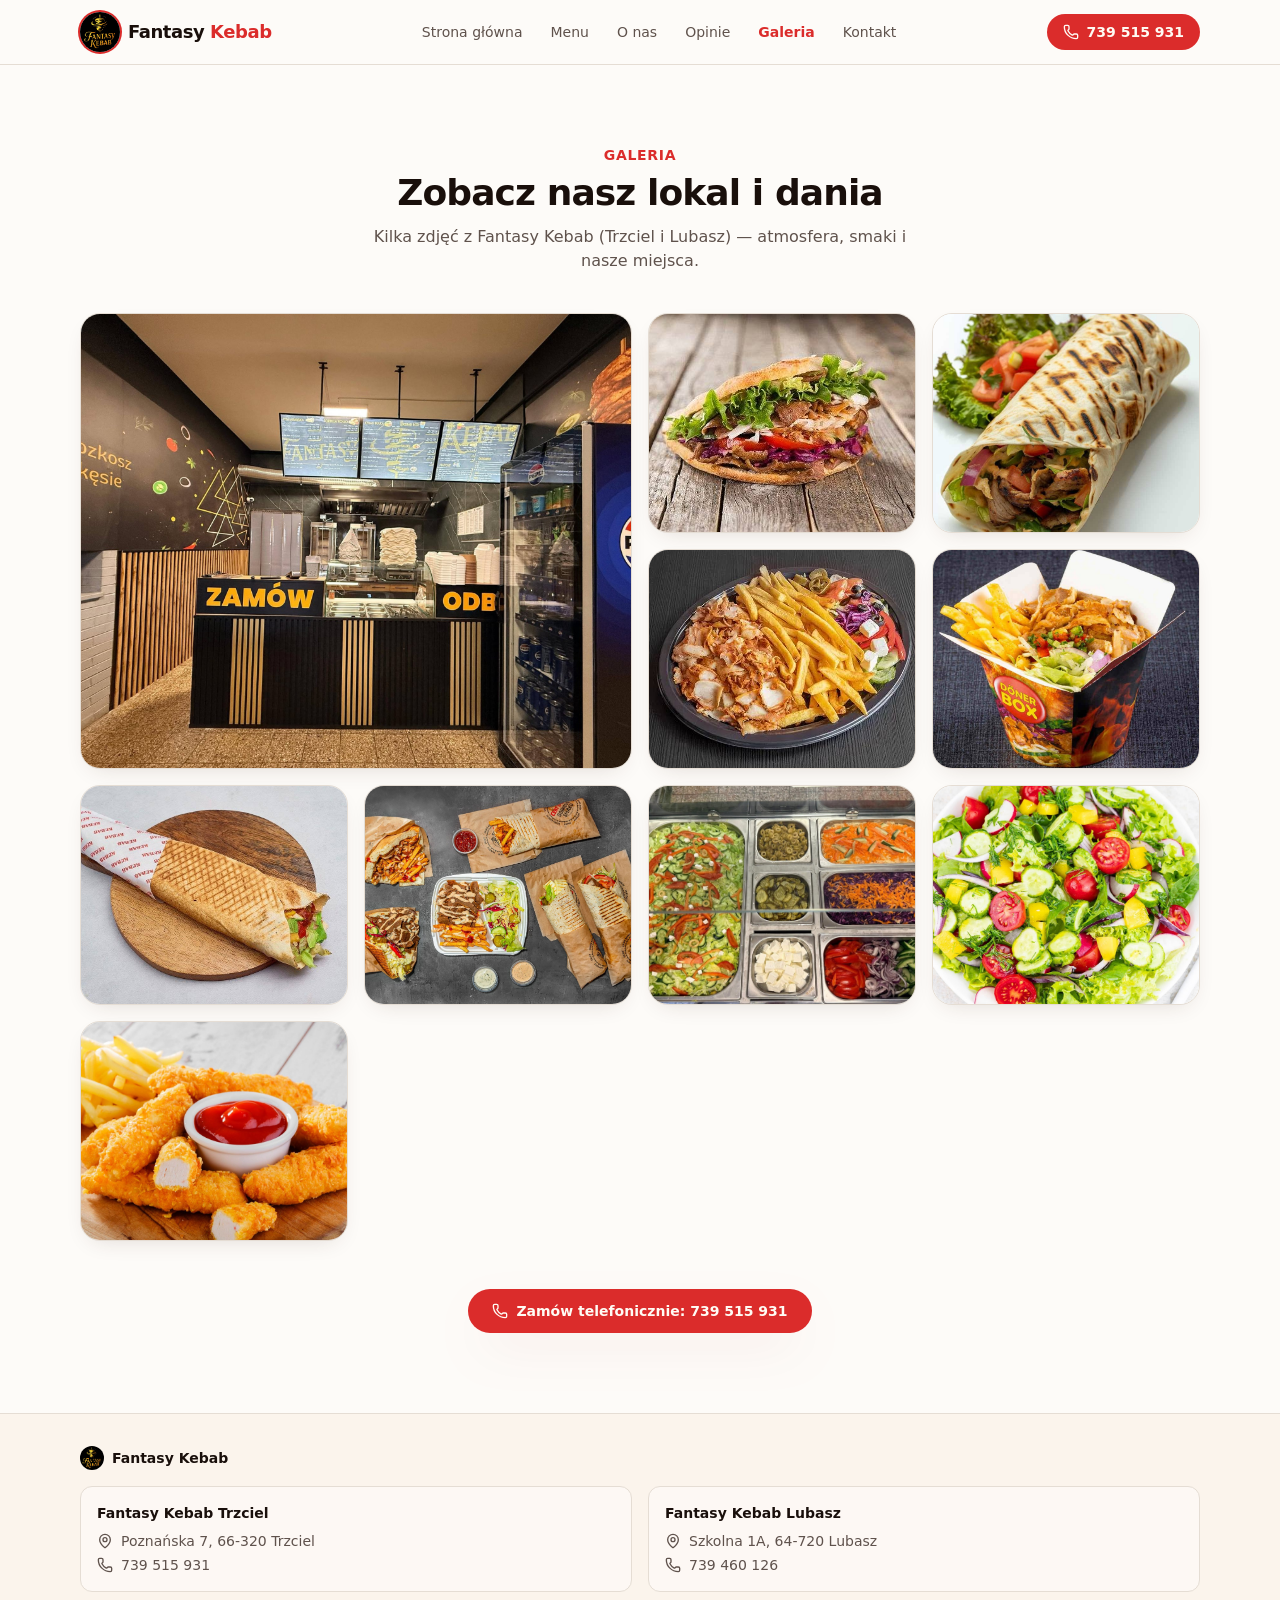
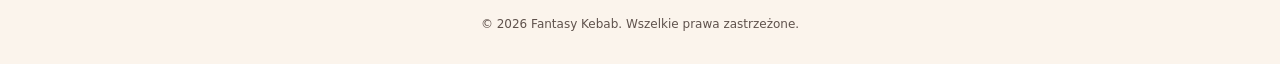
==== galeria.html @ b577d0ba "Rename Galeria.html to galeria.html" ====
<!DOCTYPE html>

<html lang="pl"><head><meta http-equiv="Content-Type" content="text/html; charset=UTF-8"><meta name="viewport" content="width=device-width, initial-scale=1"><link rel="preload" as="image" href="./Galeria — Fantasy Kebab Trzciel i Lubasz_files/fantasy-kebab-logo.jpg"><link rel="preload" as="image" href="https://"><link rel="stylesheet" href="./Galeria — Fantasy Kebab Trzciel i Lubasz_files/styles-Y30aRw8Y.css" data-precedence="default"><meta name="author" content="Fantasy Kebab"><meta property="og:type" content="website"><meta name="twitter:card" content="summary_large_image"><meta name="twitter:title" content="Fantasy Kebab Trzciel i Lubasz — Najlepszy kebab w okolicy"><meta name="twitter:description" content="Dwa lokale: Trzciel, Poznańska 7 · Lubasz, Szkolna 1A. Świeże składniki, autentyczne tureckie przyprawy."><meta name="twitter:image" content="https://"><link rel="modulepreload" href="">
<style>
	@font-face {
		font-family: 'CameraPlainVariable';
		src: url('https://cdn.gpteng.co/mcp-widgets/v1/fonts/CameraPlainVariable.woff2') format('woff2');
		font-weight: 100 900;
		font-style: normal;
		font-display: swap;
	}

	#fkt-badge {
		--badge-bg: #1b1b1b;
		--badge-text: #c5c1b9;
		--badge-text-hover: #dcdad5;
		--badge-radius: 6px;
		--badge-padding: 8px;
		--badge-gap: 6px;
		--badge-shadow: 
			0 0 0 1px rgba(0, 0, 0, 0.88),
			0 1px 0 0 rgba(0, 0, 0, 0.04),
			0 2px 2px -1px rgba(0, 0, 0, 0.08),
			0 4px 4px -2px rgba(0, 0, 0, 0.08),
			0 8px 8px -4px rgba(0, 0, 0, 0.08),
			0 16px 16px -8px rgba(0, 0, 0, 0.08);
		--badge-transition-duration: 0.2s;
		--badge-transition-easing: cubic-bezier(0.16, 1, 0.32, 1);
		--focus-color: #575ECF;
		--focus-offset: 2px;
		--focus-width: 2px;
		
		position: fixed;
		bottom: 12px;
		right: 12px;
		height: 24px;
		display: flex;
		align-items: center;
		z-index: 1000000;
		background-color: var(--badge-bg) !important;
		color: var(--badge-text) !important;
		border-radius: var(--badge-radius);
		box-shadow: var(--badge-shadow) !important;
		font-size: 12px;
		font-family: CameraPlainVariable, "CameraPlainVariable Fallback", -apple-system, BlinkMacSystemFont, 'Segoe UI', Roboto, sans-serif;
		font-weight: 400 !important;
		text-transform: none !important;
		font-feature-settings: normal !important;
		transform: translateZ(0);
		will-change: transform, opacity;
	}

	#fkt-badge-cta {
		display: flex;
		align-items: center;
		gap: var(--badge-gap);
		padding: 0 var(--badge-padding);
		height: 100%;
		color: inherit;
		text-decoration: none;
		white-space: nowrap;
		border-radius: var(--badge-radius) 0 0 var(--badge-radius);
		transition: 
			background-color var(--badge-transition-duration) ease,
			color var(--badge-transition-duration) ease,
			transform 0.1s ease;
	}

	#fkt-badge-cta:hover {
		background: rgba(255, 255, 255, 0.04);
		color: var(--badge-text-hover);
	}

	#fkt-badge-cta:active {
		transform: scale(0.98);
	}

	#fkt-badge-cta:focus {
		outline: none;
	}

	#fkt-badge-cta:focus-visible {
		outline: var(--focus-width) solid var(--focus-color);
		outline-offset: var(--focus-offset);
		z-index: 1;
	}

	#fkt-badge-text {
		line-height: 1;
	}

	#fkt-badge-divider {
		width: 1px;
		height: 24px;
		background-color: rgba(255, 255, 255, 0.04);
		flex-shrink: 0;
	}

	#fkt-badge-close {
		width: 24px;
		height: 24px;
		min-width: 24px;
		min-height: 24px;
		cursor: pointer;
		background: none;
		border: none;
		padding: 0;
		display: flex;
		align-items: center;
		justify-content: center;
		border-radius: 0 var(--badge-radius) var(--badge-radius) 0;
		flex-shrink: 0;
		transition: 
			background-color var(--badge-transition-duration) ease,
			transform 0.1s ease;
	}

	#fkt-badge-close:hover {
		background: rgba(255, 255, 255, 0.04);
	}

	#fkt-badge-close:active {
		transform: scale(0.92);
	}

	#fkt-badge-close:focus {
		outline: none;
	}

	#fkt-badge-close:focus-visible {
		outline: var(--focus-width) solid var(--focus-color);
		outline-offset: calc(var(--focus-offset) * -1);
		z-index: 1;
	}

	#fkt-badge-close svg path {
		fill: var(--badge-text);
		transition: fill var(--badge-transition-duration) ease;
	}

	#fkt-badge-close:hover svg path {
		fill: var(--badge-text-hover);
	}

	@media (prefers-reduced-motion: reduce) {
		#fkt-badge-cta,
		#fkt-badge-close,
		#fkt-badge-close svg path {
			transition: none;
		}
		
		#fkt-badge-cta:active,
		#fkt-badge-close:active {
			transform: none;
		}
	}

	@media (prefers-contrast: high) {
		#fkt-badge {
			--badge-bg: #000;
			--badge-text: #fff;
			--badge-text-hover: #fff;
			border: 2px solid currentColor;
		}
		
		#fkt-badge-cta:focus-visible,
		#fkt-badge-close:focus-visible {
			outline-width: 3px;
		}
	}
</style>
<script defer="" src="./Galeria — Fantasy Kebab Trzciel i Lubasz_files/_flock.js.pobrane" data-proxy-url="/~api/analytics"></script><script defer="" src="./Galeria — Fantasy Kebab Trzciel i Lubasz_files/events.js.pobrane" data-artifact-kind="dwl_content_hash" data-artifact-id="ed34ec80a3a30ac719db63899a13058781bbd42d703695d88536f0256338202f" data-commit-sha="35fb06051e5fa65c0223addac94c01f2e145bc8d" data-context-token="v1.[base64].VLWeBCexkr1kM8RyLnyTzOqcaIjAdvpoq5ms1YwimP0" data-replay="rrweb" data-replay-sample-rate="0.1" data-replay-url="/__l5e/replay" data-replay-script-url="/__l5e/rrweb-record.js?__l5e_v=0.1.2-error-event-hardening"></script><style id="_goober"> .go1475592160{height:0;}.go1671063245{height:auto;}.go1888806478{display:flex;flex-wrap:wrap;flex-grow:1;}@media (min-width:600px){.go1888806478{flex-grow:initial;min-width:288px;}}.go167266335{background-color:#313131;font-size:0.875rem;line-height:1.43;letter-spacing:0.01071em;color:#fff;align-items:center;padding:6px 16px;border-radius:4px;box-shadow:0px 3px 5px -1px rgba(0,0,0,0.2),0px 6px 10px 0px rgba(0,0,0,0.14),0px 1px 18px 0px rgba(0,0,0,0.12);}.go3162094071{padding-left:20px;}.go3844575157{background-color:#313131;}.go1725278324{background-color:#43a047;}.go3651055292{background-color:#d32f2f;}.go4215275574{background-color:#ff9800;}.go1930647212{background-color:#2196f3;}.go946087465{display:flex;align-items:center;padding:8px 0;}.go703367398{display:flex;align-items:center;margin-left:auto;padding-left:16px;margin-right:-8px;}.go3963613292{width:100%;position:relative;transform:translateX(0);top:0;right:0;bottom:0;left:0;min-width:288px;}.go1141946668{box-sizing:border-box;display:flex;max-height:100%;position:fixed;z-index:1400;height:auto;width:auto;transition:top 300ms ease 0ms,right 300ms ease 0ms,bottom 300ms ease 0ms,left 300ms ease 0ms,max-width 300ms ease 0ms;pointer-events:none;max-width:calc(100% - 40px);}.go1141946668 .notistack-CollapseWrapper{padding:6px 0px;transition:padding 300ms ease 0ms;}@media (max-width:599.95px){.go1141946668{width:100%;max-width:calc(100% - 32px);}}.go3868796639 .notistack-CollapseWrapper{padding:2px 0px;}.go3118922589{top:14px;flex-direction:column;}.go1453831412{bottom:14px;flex-direction:column-reverse;}.go4027089540{left:20px;}@media (min-width:600px){.go4027089540{align-items:flex-start;}}@media (max-width:599.95px){.go4027089540{left:16px;}}.go2989568495{right:20px;}@media (min-width:600px){.go2989568495{align-items:flex-end;}}@media (max-width:599.95px){.go2989568495{right:16px;}}.go4034260886{left:50%;transform:translateX(-50%);}@media (min-width:600px){.go4034260886{align-items:center;}}</style><script src="chrome-extension://liecbddmkiiihnedobmlmillhodjkdmb/js/recordConsoleEvents.js"></script><link rel="modulepreload" as="script" crossorigin="" href="https:"><title>Galeria — Fantasy Kebab Trzciel i Lubasz</title><meta name="description" content="Zobacz galerię Fantasy Kebab — nasze lokale w Trzcielu i Lubaszu, dania i atmosfera."><meta property="og:title" content="Galeria — Fantasy Kebab Trzciel i Lubasz"><meta property="og:description" content="Zdjęcia naszego lokalu i dań."><meta property="og:image" content="/__l5e/assets-v1/bb1a5d3e-fb3b-45b7-b34c-217cdc9d4908/g704188022.jpg"><link rel="canonical" href="galeria.html"></head><body cz-shortcut-listen="true"><div class="min-h-screen bg-background text-foreground"><header class="sticky top-0 z-40 border-b border-border bg-background/90 backdrop-blur"><div class="mx-auto flex max-w-6xl items-center justify-between px-4 py-3"><a class="flex items-center gap-2" href="index.html"><img src="./Galeria — Fantasy Kebab Trzciel i Lubasz_files/fantasy-kebab-logo.jpg" alt="Fantasy Kebab logo" class="h-10 w-10 rounded-full object-cover ring-2 ring-primary"><span class="text-base font-bold tracking-tight sm:text-lg">Fantasy <span class="text-primary">Kebab</span></span></a><nav class="hidden items-center gap-1 sm:flex"><a class="rounded-full px-3 py-1.5 text-sm text-muted-foreground transition hover:text-foreground" href="index.html">Strona główna</a><a href="menu.html" class="rounded-full px-3 py-1.5 text-sm text-muted-foreground transition hover:text-foreground">Menu</a><a href="o-nas.html" class="rounded-full px-3 py-1.5 text-sm text-muted-foreground transition hover:text-foreground">O nas</a><a href="opinie.html" class="rounded-full px-3 py-1.5 text-sm text-muted-foreground transition hover:text-foreground">Opinie</a><a href="galeria.html" class="rounded-full px-3 py-1.5 text-sm text-muted-foreground transition hover:text-foreground text-primary font-semibold" data-status="active" aria-current="page">Galeria</a><a href="kontakt.html" class="rounded-full px-3 py-1.5 text-sm text-muted-foreground transition hover:text-foreground">Kontakt</a></nav><a href="tel:+48739515931" class="inline-flex items-center gap-2 rounded-full bg-primary px-4 py-2 text-sm font-semibold text-primary-foreground shadow-[var(--shadow-warm)] transition hover:opacity-90"><svg xmlns="http://www.w3.org/2000/svg" width="24" height="24" viewBox="0 0 24 24" fill="none" stroke="currentColor" stroke-width="2" stroke-linecap="round" stroke-linejoin="round" class="lucide lucide-phone h-4 w-4" aria-hidden="true"><path d="M13.832 16.568a1 1 0 0 0 1.213-.303l.355-.465A2 2 0 0 1 17 15h3a2 2 0 0 1 2 2v3a2 2 0 0 1-2 2A18 18 0 0 1 2 4a2 2 0 0 1 2-2h3a2 2 0 0 1 2 2v3a2 2 0 0 1-.8 1.6l-.468.351a1 1 0 0 0-.292 1.233 14 14 0 0 0 6.392 6.384"></path></svg> <span class="hidden sm:inline">739 515 931</span></a></div></header><main><!--$--><!--/$--><section class="mx-auto max-w-6xl px-4 py-12 sm:py-20"><div class="mb-10 text-center"><p class="text-sm font-semibold uppercase tracking-wider text-primary">Galeria</p><h1 class="mt-2 text-3xl font-extrabold tracking-tight sm:text-4xl">Zobacz nasz lokal i dania</h1><p class="mx-auto mt-3 max-w-xl text-muted-foreground">Kilka zdjęć z Fantasy Kebab (Trzciel i Lubasz) — atmosfera, smaki i nasze miejsca.</p></div><div class="grid auto-rows-[180px] grid-cols-2 gap-3 sm:auto-rows-[220px] md:grid-cols-4 md:gap-4"><figure class="group relative overflow-hidden rounded-2xl border border-border bg-card shadow-[var(--shadow-card)] md:col-span-2 md:row-span-2"><img alt="Lokal Fantasy Kebab — wnętrze" loading="lazy" class="h-full w-full object-cover transition duration-500 group-hover:scale-105" src="./Galeria — Fantasy Kebab Trzciel i Lubasz_files/g704188022.jpg"></figure><figure class="group relative overflow-hidden rounded-2xl border border-border bg-card shadow-[var(--shadow-card)] "><img alt="Kebab w pita" loading="lazy" class="h-full w-full object-cover transition duration-500 group-hover:scale-105" src="./Galeria — Fantasy Kebab Trzciel i Lubasz_files/g709526488.jpg"></figure><figure class="group relative overflow-hidden rounded-2xl border border-border bg-card shadow-[var(--shadow-card)] "><img alt="Dürüm — kebab w tortilli" loading="lazy" class="h-full w-full object-cover transition duration-500 group-hover:scale-105" src="./Galeria — Fantasy Kebab Trzciel i Lubasz_files/g711309686.jpg"></figure><figure class="group relative overflow-hidden rounded-2xl border border-border bg-card shadow-[var(--shadow-card)] "><img alt="Talerz kebab z frytkami" loading="lazy" class="h-full w-full object-cover transition duration-500 group-hover:scale-105" src="./Galeria — Fantasy Kebab Trzciel i Lubasz_files/g710020471.jpg"></figure><figure class="group relative overflow-hidden rounded-2xl border border-border bg-card shadow-[var(--shadow-card)] "><img alt="Döner Box" loading="lazy" class="h-full w-full object-cover transition duration-500 group-hover:scale-105" src="./Galeria — Fantasy Kebab Trzciel i Lubasz_files/g710331593.jpg"></figure><figure class="group relative overflow-hidden rounded-2xl border border-border bg-card shadow-[var(--shadow-card)] "><img alt="Tortilla rollo" loading="lazy" class="h-full w-full object-cover transition duration-500 group-hover:scale-105" src="./Galeria — Fantasy Kebab Trzciel i Lubasz_files/g712584404.jpg"></figure><figure class="group relative overflow-hidden rounded-2xl border border-border bg-card shadow-[var(--shadow-card)] "><img alt="Oferta Fantasy Kebab" loading="lazy" class="h-full w-full object-cover transition duration-500 group-hover:scale-105" src="./Galeria — Fantasy Kebab Trzciel i Lubasz_files/g719598018.jpg"></figure><figure class="group relative overflow-hidden rounded-2xl border border-border bg-card shadow-[var(--shadow-card)] "><img alt="Świeże dodatki i warzywa" loading="lazy" class="h-full w-full object-cover transition duration-500 group-hover:scale-105" src="./Galeria — Fantasy Kebab Trzciel i Lubasz_files/g709447770.jpg"></figure><figure class="group relative overflow-hidden rounded-2xl border border-border bg-card shadow-[var(--shadow-card)] "><img alt="Świeża sałatka" loading="lazy" class="h-full w-full object-cover transition duration-500 group-hover:scale-105" src="./Galeria — Fantasy Kebab Trzciel i Lubasz_files/g709154684.jpg"></figure><figure class="group relative overflow-hidden rounded-2xl border border-border bg-card shadow-[var(--shadow-card)] "><img alt="Stripsy z frytkami" loading="lazy" class="h-full w-full object-cover transition duration-500 group-hover:scale-105" src="./Galeria — Fantasy Kebab Trzciel i Lubasz_files/g710059074.jpg"></figure></div><div class="mt-12 text-center"><a href="tel:+48739515931" class="inline-flex items-center gap-2 rounded-full bg-primary px-6 py-3 text-sm font-semibold text-primary-foreground shadow-[var(--shadow-warm)] transition hover:opacity-90"><svg xmlns="http://www.w3.org/2000/svg" width="24" height="24" viewBox="0 0 24 24" fill="none" stroke="currentColor" stroke-width="2" stroke-linecap="round" stroke-linejoin="round" class="lucide lucide-phone h-4 w-4" aria-hidden="true"><path d="M13.832 16.568a1 1 0 0 0 1.213-.303l.355-.465A2 2 0 0 1 17 15h3a2 2 0 0 1 2 2v3a2 2 0 0 1-2 2A18 18 0 0 1 2 4a2 2 0 0 1 2-2h3a2 2 0 0 1 2 2v3a2 2 0 0 1-.8 1.6l-.468.351a1 1 0 0 0-.292 1.233 14 14 0 0 0 6.392 6.384"></path></svg> Zamów telefonicznie: 739 515 931</a></div></section></main><footer class="border-t border-border bg-secondary/60 py-8 text-sm text-muted-foreground"><div class="mx-auto max-w-6xl px-4"><div class="flex items-center gap-2"><img src="./Galeria — Fantasy Kebab Trzciel i Lubasz_files/fantasy-kebab-logo.jpg" alt="Fantasy Kebab logo" class="h-6 w-6 rounded-full object-cover"><span class="font-semibold text-foreground">Fantasy Kebab</span></div><div class="mt-4 grid grid-cols-1 gap-4 sm:grid-cols-2"><div class="rounded-lg border border-border bg-card/40 p-4"><div class="font-semibold text-foreground">Fantasy Kebab Trzciel</div><div class="mt-2 flex items-center gap-2"><svg xmlns="http://www.w3.org/2000/svg" width="24" height="24" viewBox="0 0 24 24" fill="none" stroke="currentColor" stroke-width="2" stroke-linecap="round" stroke-linejoin="round" class="lucide lucide-map-pin h-4 w-4" aria-hidden="true"><path d="M20 10c0 4.993-5.539 10.193-7.399 11.799a1 1 0 0 1-1.202 0C9.539 20.193 4 14.993 4 10a8 8 0 0 1 16 0"></path><circle cx="12" cy="10" r="3"></circle></svg><span>Poznańska 7, 66-320 Trzciel</span></div><div class="mt-1 flex items-center gap-2"><svg xmlns="http://www.w3.org/2000/svg" width="24" height="24" viewBox="0 0 24 24" fill="none" stroke="currentColor" stroke-width="2" stroke-linecap="round" stroke-linejoin="round" class="lucide lucide-phone h-4 w-4" aria-hidden="true"><path d="M13.832 16.568a1 1 0 0 0 1.213-.303l.355-.465A2 2 0 0 1 17 15h3a2 2 0 0 1 2 2v3a2 2 0 0 1-2 2A18 18 0 0 1 2 4a2 2 0 0 1 2-2h3a2 2 0 0 1 2 2v3a2 2 0 0 1-.8 1.6l-.468.351a1 1 0 0 0-.292 1.233 14 14 0 0 0 6.392 6.384"></path></svg><a href="tel:+48739515931" class="underline-offset-4 hover:underline">739 515 931</a></div></div><div class="rounded-lg border border-border bg-card/40 p-4"><div class="font-semibold text-foreground">Fantasy Kebab Lubasz</div><div class="mt-2 flex items-center gap-2"><svg xmlns="http://www.w3.org/2000/svg" width="24" height="24" viewBox="0 0 24 24" fill="none" stroke="currentColor" stroke-width="2" stroke-linecap="round" stroke-linejoin="round" class="lucide lucide-map-pin h-4 w-4" aria-hidden="true"><path d="M20 10c0 4.993-5.539 10.193-7.399 11.799a1 1 0 0 1-1.202 0C9.539 20.193 4 14.993 4 10a8 8 0 0 1 16 0"></path><circle cx="12" cy="10" r="3"></circle></svg><span>Szkolna 1A, 64-720 Lubasz</span></div><div class="mt-1 flex items-center gap-2"><svg xmlns="http://www.w3.org/2000/svg" width="24" height="24" viewBox="0 0 24 24" fill="none" stroke="currentColor" stroke-width="2" stroke-linecap="round" stroke-linejoin="round" class="lucide lucide-phone h-4 w-4" aria-hidden="true"><path d="M13.832 16.568a1 1 0 0 0 1.213-.303l.355-.465A2 2 0 0 1 17 15h3a2 2 0 0 1 2 2v3a2 2 0 0 1-2 2A18 18 0 0 1 2 4a2 2 0 0 1 2-2h3a2 2 0 0 1 2 2v3a2 2 0 0 1-.8 1.6l-.468.351a1 1 0 0 0-.292 1.233 14 14 0 0 0 6.392 6.384"></path></svg><a href="tel:+48739460126" class="underline-offset-4 hover:underline">739 460 126</a></div></div></div></div><p class="mt-6 text-center text-xs">© <!-- -->2026<!-- --> Fantasy Kebab. Wszelkie prawa zastrzeżone.</p></footer><a href="tel:+48739515931" class="fixed bottom-4 left-1/2 z-50 -translate-x-1/2 inline-flex items-center gap-2 rounded-full bg-primary px-6 py-3.5 text-base font-bold text-primary-foreground shadow-[var(--shadow-warm)] transition hover:scale-[1.02] sm:hidden"><svg xmlns="http://www.w3.org/2000/svg" width="24" height="24" viewBox="0 0 24 24" fill="none" stroke="currentColor" stroke-width="2" stroke-linecap="round" stroke-linejoin="round" class="lucide lucide-phone h-5 w-5" aria-hidden="true"><path d="M13.832 16.568a1 1 0 0 0 1.213-.303l.355-.465A2 2 0 0 1 17 15h3a2 2 0 0 1 2 2v3a2 2 0 0 1-2 2A18 18 0 0 1 2 4a2 2 0 0 1 2-2h3a2 2 0 0 1 2 2v3a2 2 0 0 1-.8 1.6l-.468.351a1 1 0 0 0-.292 1.233 14 14 0 0 0 6.392 6.384"></path></svg> Zadzwoń i zamów</a></div>

</body></html>
---- Galeria — Fantasy Kebab Trzciel i Lubasz_files/styles-Y30aRw8Y.css ----
@layer properties{@supports (((-webkit-hyphens:none)) and (not (margin-trim:inline))) or ((-moz-orient:inline) and (not (color:rgb(from red r g b)))){*,:before,:after,::backdrop{--tw-translate-x:0;--tw-translate-y:0;--tw-translate-z:0;--tw-rotate-x:initial;--tw-rotate-y:initial;--tw-rotate-z:initial;--tw-skew-x:initial;--tw-skew-y:initial;--tw-space-y-reverse:0;--tw-space-x-reverse:0;--tw-divide-y-reverse:0;--tw-border-style:solid;--tw-leading:initial;--tw-font-weight:initial;--tw-tracking:initial;--tw-ordinal:initial;--tw-slashed-zero:initial;--tw-numeric-figure:initial;--tw-numeric-spacing:initial;--tw-numeric-fraction:initial;--tw-shadow:0 0 #0000;--tw-shadow-color:initial;--tw-shadow-alpha:100%;--tw-inset-shadow:0 0 #0000;--tw-inset-shadow-color:initial;--tw-inset-shadow-alpha:100%;--tw-ring-color:initial;--tw-ring-shadow:0 0 #0000;--tw-inset-ring-color:initial;--tw-inset-ring-shadow:0 0 #0000;--tw-ring-inset:initial;--tw-ring-offset-width:0px;--tw-ring-offset-color:#fff;--tw-ring-offset-shadow:0 0 #0000;--tw-outline-style:solid;--tw-backdrop-blur:initial;--tw-backdrop-brightness:initial;--tw-backdrop-contrast:initial;--tw-backdrop-grayscale:initial;--tw-backdrop-hue-rotate:initial;--tw-backdrop-invert:initial;--tw-backdrop-opacity:initial;--tw-backdrop-saturate:initial;--tw-backdrop-sepia:initial;--tw-duration:initial;--tw-ease:initial;--tw-scale-x:1;--tw-scale-y:1;--tw-scale-z:1;--tw-content:"";--tw-animation-delay:0s;--tw-animation-direction:normal;--tw-animation-duration:initial;--tw-animation-fill-mode:none;--tw-animation-iteration-count:1;--tw-enter-blur:0;--tw-enter-opacity:1;--tw-enter-rotate:0;--tw-enter-scale:1;--tw-enter-translate-x:0;--tw-enter-translate-y:0;--tw-exit-blur:0;--tw-exit-opacity:1;--tw-exit-rotate:0;--tw-exit-scale:1;--tw-exit-translate-x:0;--tw-exit-translate-y:0}}}@layer theme{:root,:host{--font-sans:ui-sans-serif, system-ui, sans-serif, "Apple Color Emoji", "Segoe UI Emoji", "Segoe UI Symbol", "Noto Color Emoji";--font-mono:ui-monospace, SFMono-Regular, Menlo, Monaco, Consolas, "Liberation Mono", "Courier New", monospace;--color-black:#000;--color-white:#fff;--spacing:.25rem;--container-sm:24rem;--container-md:28rem;--container-lg:32rem;--container-xl:36rem;--container-2xl:42rem;--container-4xl:56rem;--container-5xl:64rem;--container-6xl:72rem;--text-xs:.75rem;--text-xs--line-height:calc(1 / .75);--text-sm:.875rem;--text-sm--line-height:calc(1.25 / .875);--text-base:1rem;--text-base--line-height: 1.5 ;--text-lg:1.125rem;--text-lg--line-height:calc(1.75 / 1.125);--text-xl:1.25rem;--text-xl--line-height:calc(1.75 / 1.25);--text-2xl:1.5rem;--text-2xl--line-height:calc(2 / 1.5);--text-3xl:1.875rem;--text-3xl--line-height: 1.2 ;--text-4xl:2.25rem;--text-4xl--line-height:calc(2.5 / 2.25);--text-5xl:3rem;--text-5xl--line-height:1;--text-6xl:3.75rem;--text-6xl--line-height:1;--text-7xl:4.5rem;--text-7xl--line-height:1;--font-weight-normal:400;--font-weight-medium:500;--font-weight-semibold:600;--font-weight-bold:700;--font-weight-extrabold:800;--tracking-tight:-.025em;--tracking-wide:.025em;--tracking-wider:.05em;--tracking-widest:.1em;--leading-tight:1.25;--leading-relaxed:1.625;--ease-in-out:cubic-bezier(.4, 0, .2, 1);--animate-pulse:pulse 2s cubic-bezier(.4, 0, .6, 1) infinite;--aspect-video:16 / 9;--default-transition-duration:.15s;--default-transition-timing-function:cubic-bezier(.4, 0, .2, 1);--default-font-family:var(--font-sans);--default-mono-font-family:var(--font-mono);--color-background:var(--background);--color-foreground:var(--foreground);--color-border:var(--border)}}@layer base{*,:after,:before,::backdrop{box-sizing:border-box;border:0 solid;margin:0;padding:0}::file-selector-button{box-sizing:border-box;border:0 solid;margin:0;padding:0}html,:host{-webkit-text-size-adjust:100%;tab-size:4;line-height:1.5;font-family:var(--default-font-family,ui-sans-serif, system-ui, sans-serif, "Apple Color Emoji", "Segoe UI Emoji", "Segoe UI Symbol", "Noto Color Emoji");font-feature-settings:var(--default-font-feature-settings,normal);font-variation-settings:var(--default-font-variation-settings,normal);-webkit-tap-highlight-color:transparent}hr{height:0;color:inherit;border-top-width:1px}abbr:where([title]){-webkit-text-decoration:underline dotted;text-decoration:underline dotted}h1,h2,h3,h4,h5,h6{font-size:inherit;font-weight:inherit}a{color:inherit;-webkit-text-decoration:inherit;text-decoration:inherit}b,strong{font-weight:bolder}code,kbd,samp,pre{font-family:var(--default-mono-font-family,ui-monospace, SFMono-Regular, Menlo, Monaco, Consolas, "Liberation Mono", "Courier New", monospace);font-feature-settings:var(--default-mono-font-feature-settings,normal);font-variation-settings:var(--default-mono-font-variation-settings,normal);font-size:1em}small{font-size:80%}sub,sup{vertical-align:baseline;font-size:75%;line-height:0;position:relative}sub{bottom:-.25em}sup{top:-.5em}table{text-indent:0;border-color:inherit;border-collapse:collapse}:-moz-focusring{outline:auto}progress{vertical-align:baseline}summary{display:list-item}ol,ul,menu{list-style:none}img,svg,video,canvas,audio,iframe,embed,object{vertical-align:middle;display:block}img,video{max-width:100%;height:auto}button,input,select,optgroup,textarea{font:inherit;font-feature-settings:inherit;font-variation-settings:inherit;letter-spacing:inherit;color:inherit;opacity:1;background-color:#0000;border-radius:0}::file-selector-button{font:inherit;font-feature-settings:inherit;font-variation-settings:inherit;letter-spacing:inherit;color:inherit;opacity:1;background-color:#0000;border-radius:0}:where(select:is([multiple],[size])) optgroup{font-weight:bolder}:where(select:is([multiple],[size])) optgroup option{padding-inline-start:20px}::file-selector-button{margin-inline-end:4px}::placeholder{opacity:1}@supports (not ((-webkit-appearance:-apple-pay-button))) or (contain-intrinsic-size:1px){::placeholder{color:currentColor}@supports (color:color-mix(in lab,red,red)){::placeholder{color:color-mix(in oklab,currentcolor 50%,transparent)}}}textarea{resize:vertical}::-webkit-search-decoration{-webkit-appearance:none}::-webkit-date-and-time-value{min-height:1lh;text-align:inherit}::-webkit-datetime-edit{display:inline-flex}::-webkit-datetime-edit-fields-wrapper{padding:0}::-webkit-datetime-edit{padding-block:0}::-webkit-datetime-edit-year-field{padding-block:0}::-webkit-datetime-edit-month-field{padding-block:0}::-webkit-datetime-edit-day-field{padding-block:0}::-webkit-datetime-edit-hour-field{padding-block:0}::-webkit-datetime-edit-minute-field{padding-block:0}::-webkit-datetime-edit-second-field{padding-block:0}::-webkit-datetime-edit-millisecond-field{padding-block:0}::-webkit-datetime-edit-meridiem-field{padding-block:0}::-webkit-calendar-picker-indicator{line-height:1}:-moz-ui-invalid{box-shadow:none}button,input:where([type=button],[type=reset],[type=submit]){appearance:button}::file-selector-button{appearance:button}::-webkit-inner-spin-button{height:auto}::-webkit-outer-spin-button{height:auto}[hidden]:where(:not([hidden=until-found])){display:none!important}*{border-color:var(--color-border)}body{background-color:var(--color-background);color:var(--color-foreground)}}@layer components;@layer utilities{.pointer-events-none{pointer-events:none}.invisible{visibility:hidden}.sr-only{clip-path:inset(50%);white-space:nowrap;border-width:0;width:1px;height:1px;margin:-1px;padding:0;position:absolute;overflow:hidden}.absolute{position:absolute}.fixed{position:fixed}.relative{position:relative}.sticky{position:sticky}.inset-0{inset:calc(var(--spacing) * 0)}.inset-x-0{inset-inline:calc(var(--spacing) * 0)}.inset-y-0{inset-block:calc(var(--spacing) * 0)}.start{inset-inline-start:var(--spacing)}.-top-12{top:calc(var(--spacing) * -12)}.top-0{top:calc(var(--spacing) * 0)}.top-1\.5{top:calc(var(--spacing) * 1.5)}.top-1\/2{top:50%}.top-3\.5{top:calc(var(--spacing) * 3.5)}.top-4{top:calc(var(--spacing) * 4)}.top-\[1px\]{top:1px}.top-\[50\%\]{top:50%}.top-\[60\%\]{top:60%}.top-full{top:100%}.-right-12{right:calc(var(--spacing) * -12)}.right-0{right:calc(var(--spacing) * 0)}.right-1{right:calc(var(--spacing) * 1)}.right-2{right:calc(var(--spacing) * 2)}.right-3{right:calc(var(--spacing) * 3)}.right-4{right:calc(var(--spacing) * 4)}.-bottom-12{bottom:calc(var(--spacing) * -12)}.bottom-0{bottom:calc(var(--spacing) * 0)}.bottom-4{bottom:calc(var(--spacing) * 4)}.-left-12{left:calc(var(--spacing) * -12)}.left-0{left:calc(var(--spacing) * 0)}.left-1\/2{left:50%}.left-2{left:calc(var(--spacing) * 2)}.left-\[50\%\]{left:50%}.z-10{z-index:10}.z-20{z-index:20}.z-40{z-index:40}.z-50{z-index:50}.z-\[1\]{z-index:1}.-mx-1{margin-inline:calc(var(--spacing) * -1)}.mx-2{margin-inline:calc(var(--spacing) * 2)}.mx-3\.5{margin-inline:calc(var(--spacing) * 3.5)}.mx-auto{margin-inline:auto}.my-0\.5{margin-block:calc(var(--spacing) * .5)}.my-1{margin-block:calc(var(--spacing) * 1)}.-mt-4{margin-top:calc(var(--spacing) * -4)}.mt-0\.5{margin-top:calc(var(--spacing) * .5)}.mt-1{margin-top:calc(var(--spacing) * 1)}.mt-1\.5{margin-top:calc(var(--spacing) * 1.5)}.mt-2{margin-top:calc(var(--spacing) * 2)}.mt-3{margin-top:calc(var(--spacing) * 3)}.mt-4{margin-top:calc(var(--spacing) * 4)}.mt-5{margin-top:calc(var(--spacing) * 5)}.mt-6{margin-top:calc(var(--spacing) * 6)}.mt-7{margin-top:calc(var(--spacing) * 7)}.mt-10{margin-top:calc(var(--spacing) * 10)}.mt-12{margin-top:calc(var(--spacing) * 12)}.mt-24{margin-top:calc(var(--spacing) * 24)}.mt-auto{margin-top:auto}.mr-2{margin-right:calc(var(--spacing) * 2)}.mb-1{margin-bottom:calc(var(--spacing) * 1)}.mb-4{margin-bottom:calc(var(--spacing) * 4)}.mb-10{margin-bottom:calc(var(--spacing) * 10)}.-ml-4{margin-left:calc(var(--spacing) * -4)}.ml-1{margin-left:calc(var(--spacing) * 1)}.ml-auto{margin-left:auto}.block{display:block}.flex{display:flex}.grid{display:grid}.hidden{display:none}.inline{display:inline}.inline-flex{display:inline-flex}.table{display:table}.aspect-square{aspect-ratio:1}.aspect-video{aspect-ratio:var(--aspect-video)}.size-\(--cell-size\){width:var(--cell-size);height:var(--cell-size)}.size-4{width:calc(var(--spacing) * 4);height:calc(var(--spacing) * 4)}.h-\(--cell-size\){height:var(--cell-size)}.h-1\.5{height:calc(var(--spacing) * 1.5)}.h-2{height:calc(var(--spacing) * 2)}.h-2\.5{height:calc(var(--spacing) * 2.5)}.h-3{height:calc(var(--spacing) * 3)}.h-3\.5{height:calc(var(--spacing) * 3.5)}.h-4{height:calc(var(--spacing) * 4)}.h-5{height:calc(var(--spacing) * 5)}.h-6{height:calc(var(--spacing) * 6)}.h-7{height:calc(var(--spacing) * 7)}.h-8{height:calc(var(--spacing) * 8)}.h-9{height:calc(var(--spacing) * 9)}.h-10{height:calc(var(--spacing) * 10)}.h-12{height:calc(var(--spacing) * 12)}.h-64{height:calc(var(--spacing) * 64)}.h-\[1px\]{height:1px}.h-\[var\(--radix-navigation-menu-viewport-height\)\]{height:var(--radix-navigation-menu-viewport-height)}.h-\[var\(--radix-select-trigger-height\)\]{height:var(--radix-select-trigger-height)}.h-auto{height:auto}.h-full{height:100%}.h-px{height:1px}.h-svh{height:100svh}.max-h-\(--radix-context-menu-content-available-height\){max-height:var(--radix-context-menu-content-available-height)}.max-h-\(--radix-select-content-available-height\){max-height:var(--radix-select-content-available-height)}.max-h-\[300px\]{max-height:300px}.max-h-\[var\(--radix-dropdown-menu-content-available-height\)\]{max-height:var(--radix-dropdown-menu-content-available-height)}.min-h-0{min-height:calc(var(--spacing) * 0)}.min-h-\[60px\]{min-height:60px}.min-h-screen{min-height:100vh}.min-h-svh{min-height:100svh}.w-\(--cell-size\){width:var(--cell-size)}.w-\(--sidebar-width\){width:var(--sidebar-width)}.w-0{width:calc(var(--spacing) * 0)}.w-1{width:calc(var(--spacing) * 1)}.w-2{width:calc(var(--spacing) * 2)}.w-2\.5{width:calc(var(--spacing) * 2.5)}.w-3{width:calc(var(--spacing) * 3)}.w-3\.5{width:calc(var(--spacing) * 3.5)}.w-3\/4{width:75%}.w-4{width:calc(var(--spacing) * 4)}.w-5{width:calc(var(--spacing) * 5)}.w-6{width:calc(var(--spacing) * 6)}.w-7{width:calc(var(--spacing) * 7)}.w-8{width:calc(var(--spacing) * 8)}.w-9{width:calc(var(--spacing) * 9)}.w-10{width:calc(var(--spacing) * 10)}.w-12{width:calc(var(--spacing) * 12)}.w-64{width:calc(var(--spacing) * 64)}.w-72{width:calc(var(--spacing) * 72)}.w-\[1px\]{width:1px}.w-\[100px\]{width:100px}.w-auto{width:auto}.w-fit{width:fit-content}.w-full{width:100%}.w-max{width:max-content}.w-px{width:1px}.max-w-\(--skeleton-width\){max-width:var(--skeleton-width)}.max-w-2xl{max-width:var(--container-2xl)}.max-w-4xl{max-width:var(--container-4xl)}.max-w-5xl{max-width:var(--container-5xl)}.max-w-6xl{max-width:var(--container-6xl)}.max-w-lg{max-width:var(--container-lg)}.max-w-max{max-width:max-content}.max-w-md{max-width:var(--container-md)}.max-w-xl{max-width:var(--container-xl)}.min-w-\(--cell-size\){min-width:var(--cell-size)}.min-w-0{min-width:calc(var(--spacing) * 0)}.min-w-5{min-width:calc(var(--spacing) * 5)}.min-w-8{min-width:calc(var(--spacing) * 8)}.min-w-9{min-width:calc(var(--spacing) * 9)}.min-w-10{min-width:calc(var(--spacing) * 10)}.min-w-\[8rem\]{min-width:8rem}.min-w-\[12rem\]{min-width:12rem}.min-w-\[var\(--radix-select-trigger-width\)\]{min-width:var(--radix-select-trigger-width)}.flex-1{flex:1}.shrink-0{flex-shrink:0}.grow{flex-grow:1}.grow-0{flex-grow:0}.basis-full{flex-basis:100%}.caption-bottom{caption-side:bottom}.border-collapse{border-collapse:collapse}.origin-\(--radix-context-menu-content-transform-origin\){transform-origin:var(--radix-context-menu-content-transform-origin)}.origin-\(--radix-dropdown-menu-content-transform-origin\){transform-origin:var(--radix-dropdown-menu-content-transform-origin)}.origin-\(--radix-hover-card-content-transform-origin\){transform-origin:var(--radix-hover-card-content-transform-origin)}.origin-\(--radix-menubar-content-transform-origin\){transform-origin:var(--radix-menubar-content-transform-origin)}.origin-\(--radix-popover-content-transform-origin\){transform-origin:var(--radix-popover-content-transform-origin)}.origin-\(--radix-select-content-transform-origin\){transform-origin:var(--radix-select-content-transform-origin)}.origin-\(--radix-tooltip-content-transform-origin\){transform-origin:var(--radix-tooltip-content-transform-origin)}.-translate-x-1\/2{--tw-translate-x: -50% ;translate:var(--tw-translate-x) var(--tw-translate-y)}.-translate-x-px{--tw-translate-x:-1px;translate:var(--tw-translate-x) var(--tw-translate-y)}.translate-x-\[-50\%\]{--tw-translate-x:-50%;translate:var(--tw-translate-x) var(--tw-translate-y)}.translate-x-px{--tw-translate-x:1px;translate:var(--tw-translate-x) var(--tw-translate-y)}.-translate-y-1\/2{--tw-translate-y: -50% ;translate:var(--tw-translate-x) var(--tw-translate-y)}.translate-y-\[-50\%\]{--tw-translate-y:-50%;translate:var(--tw-translate-x) var(--tw-translate-y)}.rotate-45{rotate:45deg}.rotate-90{rotate:90deg}.transform{transform:var(--tw-rotate-x,) var(--tw-rotate-y,) var(--tw-rotate-z,) var(--tw-skew-x,) var(--tw-skew-y,)}.animate-caret-blink{animation:1.25s ease-out infinite caret-blink}.animate-in{animation:enter var(--tw-animation-duration,var(--tw-duration,.15s))var(--tw-ease,ease)var(--tw-animation-delay,0s)var(--tw-animation-iteration-count,1)var(--tw-animation-direction,normal)var(--tw-animation-fill-mode,none)}.animate-pulse{animation:var(--animate-pulse)}.cursor-default{cursor:default}.cursor-pointer{cursor:pointer}.touch-none{touch-action:none}.list-none{list-style-type:none}.auto-rows-\[180px\]{grid-auto-rows:180px}.grid-cols-1{grid-template-columns:repeat(1,minmax(0,1fr))}.grid-cols-2{grid-template-columns:repeat(2,minmax(0,1fr))}.grid-cols-3{grid-template-columns:repeat(3,minmax(0,1fr))}.flex-col{flex-direction:column}.flex-col-reverse{flex-direction:column-reverse}.flex-row{flex-direction:row}.flex-wrap{flex-wrap:wrap}.place-content-center{place-content:center}.place-items-center{place-items:center}.items-center{align-items:center}.items-end{align-items:flex-end}.items-start{align-items:flex-start}.items-stretch{align-items:stretch}.justify-between{justify-content:space-between}.justify-center{justify-content:center}.gap-0\.5{gap:calc(var(--spacing) * .5)}.gap-1{gap:calc(var(--spacing) * 1)}.gap-1\.5{gap:calc(var(--spacing) * 1.5)}.gap-2{gap:calc(var(--spacing) * 2)}.gap-3{gap:calc(var(--spacing) * 3)}.gap-4{gap:calc(var(--spacing) * 4)}.gap-5{gap:calc(var(--spacing) * 5)}.gap-6{gap:calc(var(--spacing) * 6)}.gap-8{gap:calc(var(--spacing) * 8)}:where(.space-y-1\.5>:not(:last-child)){--tw-space-y-reverse:0;margin-block-start:calc(calc(var(--spacing) * 1.5) * var(--tw-space-y-reverse));margin-block-end:calc(calc(var(--spacing) * 1.5) * calc(1 - var(--tw-space-y-reverse)))}:where(.space-y-2>:not(:last-child)){--tw-space-y-reverse:0;margin-block-start:calc(calc(var(--spacing) * 2) * var(--tw-space-y-reverse));margin-block-end:calc(calc(var(--spacing) * 2) * calc(1 - var(--tw-space-y-reverse)))}:where(.space-y-3>:not(:last-child)){--tw-space-y-reverse:0;margin-block-start:calc(calc(var(--spacing) * 3) * var(--tw-space-y-reverse));margin-block-end:calc(calc(var(--spacing) * 3) * calc(1 - var(--tw-space-y-reverse)))}:where(.space-x-1>:not(:last-child)){--tw-space-x-reverse:0;margin-inline-start:calc(calc(var(--spacing) * 1) * var(--tw-space-x-reverse));margin-inline-end:calc(calc(var(--spacing) * 1) * calc(1 - var(--tw-space-x-reverse)))}:where(.divide-y>:not(:last-child)){--tw-divide-y-reverse:0;border-bottom-style:var(--tw-border-style);border-top-style:var(--tw-border-style);border-top-width:calc(1px * var(--tw-divide-y-reverse));border-bottom-width:calc(1px * calc(1 - var(--tw-divide-y-reverse)))}:where(.divide-border>:not(:last-child)){border-color:var(--border)}.overflow-auto{overflow:auto}.overflow-hidden{overflow:hidden}.overflow-x-hidden{overflow-x:hidden}.overflow-y-auto{overflow-y:auto}.rounded-2xl{border-radius:calc(var(--radius) + 8px)}.rounded-\[2px\]{border-radius:2px}.rounded-\[inherit\]{border-radius:inherit}.rounded-full{border-radius:3.40282e38px}.rounded-lg{border-radius:var(--radius)}.rounded-md{border-radius:calc(var(--radius) - 2px)}.rounded-none{border-radius:0}.rounded-sm{border-radius:calc(var(--radius) - 4px)}.rounded-xl{border-radius:calc(var(--radius) + 4px)}.rounded-t-\[10px\]{border-top-left-radius:10px;border-top-right-radius:10px}.rounded-l-md{border-top-left-radius:calc(var(--radius) - 2px);border-bottom-left-radius:calc(var(--radius) - 2px)}.rounded-tl-sm{border-top-left-radius:calc(var(--radius) - 4px)}.rounded-r-md{border-top-right-radius:calc(var(--radius) - 2px);border-bottom-right-radius:calc(var(--radius) - 2px)}.border{border-style:var(--tw-border-style);border-width:1px}.border-2{border-style:var(--tw-border-style);border-width:2px}.border-\[1\.5px\]{border-style:var(--tw-border-style);border-width:1.5px}.border-y{border-block-style:var(--tw-border-style);border-block-width:1px}.border-t{border-top-style:var(--tw-border-style);border-top-width:1px}.border-r{border-right-style:var(--tw-border-style);border-right-width:1px}.border-b{border-bottom-style:var(--tw-border-style);border-bottom-width:1px}.border-l{border-left-style:var(--tw-border-style);border-left-width:1px}.border-dashed{--tw-border-style:dashed;border-style:dashed}.border-\(--color-border\){border-color:var(--color-border)}.border-border,.border-border\/50{border-color:var(--border)}@supports (color:color-mix(in lab,red,red)){.border-border\/50{border-color:color-mix(in oklab,var(--border) 50%,transparent)}}.border-destructive\/50{border-color:var(--destructive)}@supports (color:color-mix(in lab,red,red)){.border-destructive\/50{border-color:color-mix(in oklab,var(--destructive) 50%,transparent)}}.border-input{border-color:var(--input)}.border-primary,.border-primary\/50{border-color:var(--primary)}@supports (color:color-mix(in lab,red,red)){.border-primary\/50{border-color:color-mix(in oklab,var(--primary) 50%,transparent)}}.border-sidebar-border{border-color:var(--sidebar-border)}.border-transparent{border-color:#0000}.border-white\/5{border-color:#ffffff0d}@supports (color:color-mix(in lab,red,red)){.border-white\/5{border-color:color-mix(in oklab,var(--color-white) 5%,transparent)}}.border-white\/10{border-color:#ffffff1a}@supports (color:color-mix(in lab,red,red)){.border-white\/10{border-color:color-mix(in oklab,var(--color-white) 10%,transparent)}}.border-white\/20{border-color:#fff3}@supports (color:color-mix(in lab,red,red)){.border-white\/20{border-color:color-mix(in oklab,var(--color-white) 20%,transparent)}}.border-white\/30{border-color:#ffffff4d}@supports (color:color-mix(in lab,red,red)){.border-white\/30{border-color:color-mix(in oklab,var(--color-white) 30%,transparent)}}.border-t-transparent{border-top-color:#0000}.border-l-transparent{border-left-color:#0000}.bg-\(--color-bg\){background-color:var(--color-bg)}.bg-\[color\:var\(--brand-dark\)\]{background-color:var(--brand-dark)}.bg-accent{background-color:var(--accent)}.bg-background,.bg-background\/90{background-color:var(--background)}@supports (color:color-mix(in lab,red,red)){.bg-background\/90{background-color:color-mix(in oklab,var(--background) 90%,transparent)}}.bg-black\/80{background-color:#000c}@supports (color:color-mix(in lab,red,red)){.bg-black\/80{background-color:color-mix(in oklab,var(--color-black) 80%,transparent)}}.bg-border{background-color:var(--border)}.bg-card,.bg-card\/40{background-color:var(--card)}@supports (color:color-mix(in lab,red,red)){.bg-card\/40{background-color:color-mix(in oklab,var(--card) 40%,transparent)}}.bg-destructive{background-color:var(--destructive)}.bg-foreground{background-color:var(--foreground)}.bg-muted,.bg-muted\/50{background-color:var(--muted)}@supports (color:color-mix(in lab,red,red)){.bg-muted\/50{background-color:color-mix(in oklab,var(--muted) 50%,transparent)}}.bg-popover{background-color:var(--popover)}.bg-primary,.bg-primary\/10{background-color:var(--primary)}@supports (color:color-mix(in lab,red,red)){.bg-primary\/10{background-color:color-mix(in oklab,var(--primary) 10%,transparent)}}.bg-primary\/20{background-color:var(--primary)}@supports (color:color-mix(in lab,red,red)){.bg-primary\/20{background-color:color-mix(in oklab,var(--primary) 20%,transparent)}}.bg-secondary,.bg-secondary\/40{background-color:var(--secondary)}@supports (color:color-mix(in lab,red,red)){.bg-secondary\/40{background-color:color-mix(in oklab,var(--secondary) 40%,transparent)}}.bg-secondary\/60{background-color:var(--secondary)}@supports (color:color-mix(in lab,red,red)){.bg-secondary\/60{background-color:color-mix(in oklab,var(--secondary) 60%,transparent)}}.bg-sidebar{background-color:var(--sidebar)}.bg-sidebar-border{background-color:var(--sidebar-border)}.bg-transparent{background-color:#0000}.bg-white\/5{background-color:#ffffff0d}@supports (color:color-mix(in lab,red,red)){.bg-white\/5{background-color:color-mix(in oklab,var(--color-white) 5%,transparent)}}.bg-white\/10{background-color:#ffffff1a}@supports (color:color-mix(in lab,red,red)){.bg-white\/10{background-color:color-mix(in oklab,var(--color-white) 10%,transparent)}}.fill-current{fill:currentColor}.fill-primary{fill:var(--primary)}.object-cover{object-fit:cover}.p-0{padding:calc(var(--spacing) * 0)}.p-1{padding:calc(var(--spacing) * 1)}.p-2{padding:calc(var(--spacing) * 2)}.p-3{padding:calc(var(--spacing) * 3)}.p-4{padding:calc(var(--spacing) * 4)}.p-5{padding:calc(var(--spacing) * 5)}.p-6{padding:calc(var(--spacing) * 6)}.p-\[1px\]{padding:1px}.px-\(--cell-size\){padding-inline:var(--cell-size)}.px-1{padding-inline:calc(var(--spacing) * 1)}.px-1\.5{padding-inline:calc(var(--spacing) * 1.5)}.px-2{padding-inline:calc(var(--spacing) * 2)}.px-2\.5{padding-inline:calc(var(--spacing) * 2.5)}.px-3{padding-inline:calc(var(--spacing) * 3)}.px-4{padding-inline:calc(var(--spacing) * 4)}.px-6{padding-inline:calc(var(--spacing) * 6)}.px-8{padding-inline:calc(var(--spacing) * 8)}.py-0\.5{padding-block:calc(var(--spacing) * .5)}.py-1{padding-block:calc(var(--spacing) * 1)}.py-1\.5{padding-block:calc(var(--spacing) * 1.5)}.py-2{padding-block:calc(var(--spacing) * 2)}.py-2\.5{padding-block:calc(var(--spacing) * 2.5)}.py-3{padding-block:calc(var(--spacing) * 3)}.py-3\.5{padding-block:calc(var(--spacing) * 3.5)}.py-4{padding-block:calc(var(--spacing) * 4)}.py-6{padding-block:calc(var(--spacing) * 6)}.py-8{padding-block:calc(var(--spacing) * 8)}.py-12{padding-block:calc(var(--spacing) * 12)}.py-16{padding-block:calc(var(--spacing) * 16)}.py-20{padding-block:calc(var(--spacing) * 20)}.pt-0{padding-top:calc(var(--spacing) * 0)}.pt-3{padding-top:calc(var(--spacing) * 3)}.pt-4{padding-top:calc(var(--spacing) * 4)}.pr-1{padding-right:calc(var(--spacing) * 1)}.pr-2{padding-right:calc(var(--spacing) * 2)}.pr-2\.5{padding-right:calc(var(--spacing) * 2.5)}.pr-8{padding-right:calc(var(--spacing) * 8)}.pb-3{padding-bottom:calc(var(--spacing) * 3)}.pb-4{padding-bottom:calc(var(--spacing) * 4)}.pl-2{padding-left:calc(var(--spacing) * 2)}.pl-2\.5{padding-left:calc(var(--spacing) * 2.5)}.pl-4{padding-left:calc(var(--spacing) * 4)}.pl-8{padding-left:calc(var(--spacing) * 8)}.text-center{text-align:center}.text-left{text-align:left}.text-right{text-align:right}.align-middle{vertical-align:middle}.font-mono{font-family:var(--font-mono)}.text-3xl{font-size:var(--text-3xl);line-height:var(--tw-leading,var(--text-3xl--line-height))}.text-4xl{font-size:var(--text-4xl);line-height:var(--tw-leading,var(--text-4xl--line-height))}.text-7xl{font-size:var(--text-7xl);line-height:var(--tw-leading,var(--text-7xl--line-height))}.text-base{font-size:var(--text-base);line-height:var(--tw-leading,var(--text-base--line-height))}.text-lg{font-size:var(--text-lg);line-height:var(--tw-leading,var(--text-lg--line-height))}.text-sm{font-size:var(--text-sm);line-height:var(--tw-leading,var(--text-sm--line-height))}.text-xl{font-size:var(--text-xl);line-height:var(--tw-leading,var(--text-xl--line-height))}.text-xs{font-size:var(--text-xs);line-height:var(--tw-leading,var(--text-xs--line-height))}.text-\[0\.8rem\]{font-size:.8rem}.text-\[10px\]{font-size:10px}.leading-none{--tw-leading:1;line-height:1}.leading-relaxed{--tw-leading:var(--leading-relaxed);line-height:var(--leading-relaxed)}.leading-tight{--tw-leading:var(--leading-tight);line-height:var(--leading-tight)}.font-bold{--tw-font-weight:var(--font-weight-bold);font-weight:var(--font-weight-bold)}.font-extrabold{--tw-font-weight:var(--font-weight-extrabold);font-weight:var(--font-weight-extrabold)}.font-medium{--tw-font-weight:var(--font-weight-medium);font-weight:var(--font-weight-medium)}.font-normal{--tw-font-weight:var(--font-weight-normal);font-weight:var(--font-weight-normal)}.font-semibold{--tw-font-weight:var(--font-weight-semibold);font-weight:var(--font-weight-semibold)}.tracking-tight{--tw-tracking:var(--tracking-tight);letter-spacing:var(--tracking-tight)}.tracking-wide{--tw-tracking:var(--tracking-wide);letter-spacing:var(--tracking-wide)}.tracking-wider{--tw-tracking:var(--tracking-wider);letter-spacing:var(--tracking-wider)}.tracking-widest{--tw-tracking:var(--tracking-widest);letter-spacing:var(--tracking-widest)}.break-words{overflow-wrap:break-word}.whitespace-nowrap{white-space:nowrap}.text-accent{color:var(--accent)}.text-accent-foreground{color:var(--accent-foreground)}.text-card-foreground{color:var(--card-foreground)}.text-current{color:currentColor}.text-destructive{color:var(--destructive)}.text-destructive-foreground{color:var(--destructive-foreground)}.text-foreground{color:var(--foreground)}.text-muted-foreground,.text-muted-foreground\/50{color:var(--muted-foreground)}@supports (color:color-mix(in lab,red,red)){.text-muted-foreground\/50{color:color-mix(in oklab,var(--muted-foreground) 50%,transparent)}}.text-popover-foreground{color:var(--popover-foreground)}.text-primary{color:var(--primary)}.text-primary-foreground{color:var(--primary-foreground)}.text-secondary-foreground{color:var(--secondary-foreground)}.text-sidebar-foreground,.text-sidebar-foreground\/70{color:var(--sidebar-foreground)}@supports (color:color-mix(in lab,red,red)){.text-sidebar-foreground\/70{color:color-mix(in oklab,var(--sidebar-foreground) 70%,transparent)}}.text-white{color:var(--color-white)}.text-white\/80{color:#fffc}@supports (color:color-mix(in lab,red,red)){.text-white\/80{color:color-mix(in oklab,var(--color-white) 80%,transparent)}}.text-white\/85{color:#ffffffd9}@supports (color:color-mix(in lab,red,red)){.text-white\/85{color:color-mix(in oklab,var(--color-white) 85%,transparent)}}.uppercase{text-transform:uppercase}.tabular-nums{--tw-numeric-spacing:tabular-nums;font-variant-numeric:var(--tw-ordinal,) var(--tw-slashed-zero,) var(--tw-numeric-figure,) var(--tw-numeric-spacing,) var(--tw-numeric-fraction,)}.underline-offset-4{text-underline-offset:4px}.opacity-0{opacity:0}.opacity-50{opacity:.5}.opacity-60{opacity:.6}.opacity-70{opacity:.7}.shadow{--tw-shadow:0 1px 3px 0 var(--tw-shadow-color,#0000001a), 0 1px 2px -1px var(--tw-shadow-color,#0000001a);box-shadow:var(--tw-inset-shadow),var(--tw-inset-ring-shadow),var(--tw-ring-offset-shadow),var(--tw-ring-shadow),var(--tw-shadow)}.shadow-\[0_0_0_1px_var\(--sidebar-border\)\]{--tw-shadow:0 0 0 1px var(--tw-shadow-color,var(--sidebar-border));box-shadow:var(--tw-inset-shadow),var(--tw-inset-ring-shadow),var(--tw-ring-offset-shadow),var(--tw-ring-shadow),var(--tw-shadow)}.shadow-\[var\(--shadow-card\)\]{--tw-shadow:var(--shadow-card);box-shadow:var(--tw-inset-shadow),var(--tw-inset-ring-shadow),var(--tw-ring-offset-shadow),var(--tw-ring-shadow),var(--tw-shadow)}.shadow-\[var\(--shadow-warm\)\]{--tw-shadow:var(--shadow-warm);box-shadow:var(--tw-inset-shadow),var(--tw-inset-ring-shadow),var(--tw-ring-offset-shadow),var(--tw-ring-shadow),var(--tw-shadow)}.shadow-lg{--tw-shadow:0 10px 15px -3px var(--tw-shadow-color,#0000001a), 0 4px 6px -4px var(--tw-shadow-color,#0000001a);box-shadow:var(--tw-inset-shadow),var(--tw-inset-ring-shadow),var(--tw-ring-offset-shadow),var(--tw-ring-shadow),var(--tw-shadow)}.shadow-md{--tw-shadow:0 4px 6px -1px var(--tw-shadow-color,#0000001a), 0 2px 4px -2px var(--tw-shadow-color,#0000001a);box-shadow:var(--tw-inset-shadow),var(--tw-inset-ring-shadow),var(--tw-ring-offset-shadow),var(--tw-ring-shadow),var(--tw-shadow)}.shadow-none{--tw-shadow:0 0 #0000;box-shadow:var(--tw-inset-shadow),var(--tw-inset-ring-shadow),var(--tw-ring-offset-shadow),var(--tw-ring-shadow),var(--tw-shadow)}.shadow-sm{--tw-shadow:0 1px 3px 0 var(--tw-shadow-color,#0000001a), 0 1px 2px -1px var(--tw-shadow-color,#0000001a);box-shadow:var(--tw-inset-shadow),var(--tw-inset-ring-shadow),var(--tw-ring-offset-shadow),var(--tw-ring-shadow),var(--tw-shadow)}.shadow-xl{--tw-shadow:0 20px 25px -5px var(--tw-shadow-color,#0000001a), 0 8px 10px -6px var(--tw-shadow-color,#0000001a);box-shadow:var(--tw-inset-shadow),var(--tw-inset-ring-shadow),var(--tw-ring-offset-shadow),var(--tw-ring-shadow),var(--tw-shadow)}.shadow-xs{--tw-shadow:0 1px 2px 0 var(--tw-shadow-color,#0000000d);box-shadow:var(--tw-inset-shadow),var(--tw-inset-ring-shadow),var(--tw-ring-offset-shadow),var(--tw-ring-shadow),var(--tw-shadow)}.ring-0{--tw-ring-shadow:var(--tw-ring-inset,) 0 0 0 calc(0px + var(--tw-ring-offset-width)) var(--tw-ring-color,currentcolor);box-shadow:var(--tw-inset-shadow),var(--tw-inset-ring-shadow),var(--tw-ring-offset-shadow),var(--tw-ring-shadow),var(--tw-shadow)}.ring-1{--tw-ring-shadow:var(--tw-ring-inset,) 0 0 0 calc(1px + var(--tw-ring-offset-width)) var(--tw-ring-color,currentcolor);box-shadow:var(--tw-inset-shadow),var(--tw-inset-ring-shadow),var(--tw-ring-offset-shadow),var(--tw-ring-shadow),var(--tw-shadow)}.ring-2{--tw-ring-shadow:var(--tw-ring-inset,) 0 0 0 calc(2px + var(--tw-ring-offset-width)) var(--tw-ring-color,currentcolor);box-shadow:var(--tw-inset-shadow),var(--tw-inset-ring-shadow),var(--tw-ring-offset-shadow),var(--tw-ring-shadow),var(--tw-shadow)}.ring-primary{--tw-ring-color:var(--primary)}.ring-ring{--tw-ring-color:var(--ring)}.ring-sidebar-ring{--tw-ring-color:var(--sidebar-ring)}.ring-offset-background{--tw-ring-offset-color:var(--background)}.outline{outline-style:var(--tw-outline-style);outline-width:1px}.backdrop-blur{--tw-backdrop-blur:blur(8px);-webkit-backdrop-filter:var(--tw-backdrop-blur,) var(--tw-backdrop-brightness,) var(--tw-backdrop-contrast,) var(--tw-backdrop-grayscale,) var(--tw-backdrop-hue-rotate,) var(--tw-backdrop-invert,) var(--tw-backdrop-opacity,) var(--tw-backdrop-saturate,) var(--tw-backdrop-sepia,);backdrop-filter:var(--tw-backdrop-blur,) var(--tw-backdrop-brightness,) var(--tw-backdrop-contrast,) var(--tw-backdrop-grayscale,) var(--tw-backdrop-hue-rotate,) var(--tw-backdrop-invert,) var(--tw-backdrop-opacity,) var(--tw-backdrop-saturate,) var(--tw-backdrop-sepia,)}.transition{transition-property:color,background-color,border-color,outline-color,text-decoration-color,fill,stroke,--tw-gradient-from,--tw-gradient-via,--tw-gradient-to,opacity,box-shadow,transform,translate,scale,rotate,filter,-webkit-backdrop-filter,backdrop-filter,display,content-visibility,overlay,pointer-events;transition-timing-function:var(--tw-ease,var(--default-transition-timing-function));transition-duration:var(--tw-duration,var(--default-transition-duration))}.transition-\[left\,right\,width\]{transition-property:left,right,width;transition-timing-function:var(--tw-ease,var(--default-transition-timing-function));transition-duration:var(--tw-duration,var(--default-transition-duration))}.transition-\[margin\,opacity\]{transition-property:margin,opacity;transition-timing-function:var(--tw-ease,var(--default-transition-timing-function));transition-duration:var(--tw-duration,var(--default-transition-duration))}.transition-\[width\,height\,padding\]{transition-property:width,height,padding;transition-timing-function:var(--tw-ease,var(--default-transition-timing-function));transition-duration:var(--tw-duration,var(--default-transition-duration))}.transition-\[width\]{transition-property:width;transition-timing-function:var(--tw-ease,var(--default-transition-timing-function));transition-duration:var(--tw-duration,var(--default-transition-duration))}.transition-all{transition-property:all;transition-timing-function:var(--tw-ease,var(--default-transition-timing-function));transition-duration:var(--tw-duration,var(--default-transition-duration))}.transition-colors{transition-property:color,background-color,border-color,outline-color,text-decoration-color,fill,stroke,--tw-gradient-from,--tw-gradient-via,--tw-gradient-to;transition-timing-function:var(--tw-ease,var(--default-transition-timing-function));transition-duration:var(--tw-duration,var(--default-transition-duration))}.transition-opacity{transition-property:opacity;transition-timing-function:var(--tw-ease,var(--default-transition-timing-function));transition-duration:var(--tw-duration,var(--default-transition-duration))}.transition-transform{transition-property:transform,translate,scale,rotate;transition-timing-function:var(--tw-ease,var(--default-transition-timing-function));transition-duration:var(--tw-duration,var(--default-transition-duration))}.duration-200{--tw-duration:.2s;transition-duration:.2s}.duration-300{--tw-duration:.3s;transition-duration:.3s}.duration-500{--tw-duration:.5s;transition-duration:.5s}.duration-1000{--tw-duration:1s;transition-duration:1s}.ease-in-out{--tw-ease:var(--ease-in-out);transition-timing-function:var(--ease-in-out)}.ease-linear{--tw-ease:linear;transition-timing-function:linear}.fade-in-0{--tw-enter-opacity:0}.outline-none{--tw-outline-style:none;outline-style:none}.select-none{-webkit-user-select:none;user-select:none}.zoom-in-95{--tw-enter-scale:.95}.\[--cell-size\:2rem\]{--cell-size:2rem}.group-focus-within\/menu-item\:opacity-100:is(:where(.group\/menu-item):focus-within *){opacity:1}@media(hover:hover){.group-hover\:translate-x-1:is(:where(.group):hover *){--tw-translate-x:calc(var(--spacing) * 1);translate:var(--tw-translate-x) var(--tw-translate-y)}.group-hover\:scale-105:is(:where(.group):hover *){--tw-scale-x:105%;--tw-scale-y:105%;--tw-scale-z:105%;scale:var(--tw-scale-x) var(--tw-scale-y)}.group-hover\:text-primary:is(:where(.group):hover *){color:var(--primary)}.group-hover\/menu-item\:opacity-100:is(:where(.group\/menu-item):hover *){opacity:1}}.group-has-\[\[data-sidebar\=menu-action\]\]\/menu-item\:pr-8:is(:where(.group\/menu-item):has([data-sidebar=menu-action]) *){padding-right:calc(var(--spacing) * 8)}.group-data-\[collapsible\=icon\]\:-mt-8:is(:where(.group)[data-collapsible=icon] *){margin-top:calc(var(--spacing) * -8)}.group-data-\[collapsible\=icon\]\:hidden:is(:where(.group)[data-collapsible=icon] *){display:none}.group-data-\[collapsible\=icon\]\:\!size-8:is(:where(.group)[data-collapsible=icon] *){width:calc(var(--spacing) * 8)!important;height:calc(var(--spacing) * 8)!important}.group-data-\[collapsible\=icon\]\:w-\(--sidebar-width-icon\):is(:where(.group)[data-collapsible=icon] *){width:var(--sidebar-width-icon)}.group-data-\[collapsible\=icon\]\:w-\[calc\(var\(--sidebar-width-icon\)_\+_theme\(spacing\.4\)\)\]:is(:where(.group)[data-collapsible=icon] *){width:calc(var(--sidebar-width-icon) + 1rem)}.group-data-\[collapsible\=icon\]\:w-\[calc\(var\(--sidebar-width-icon\)_\+_theme\(spacing\.4\)_\+2px\)\]:is(:where(.group)[data-collapsible=icon] *){width:calc(var(--sidebar-width-icon) + 1rem + 2px)}.group-data-\[collapsible\=icon\]\:overflow-hidden:is(:where(.group)[data-collapsible=icon] *){overflow:hidden}.group-data-\[collapsible\=icon\]\:\!p-0:is(:where(.group)[data-collapsible=icon] *){padding:calc(var(--spacing) * 0)!important}.group-data-\[collapsible\=icon\]\:\!p-2:is(:where(.group)[data-collapsible=icon] *){padding:calc(var(--spacing) * 2)!important}.group-data-\[collapsible\=icon\]\:opacity-0:is(:where(.group)[data-collapsible=icon] *){opacity:0}.group-data-\[collapsible\=offcanvas\]\:right-\[calc\(var\(--sidebar-width\)\*-1\)\]:is(:where(.group)[data-collapsible=offcanvas] *){right:calc(var(--sidebar-width) * -1)}.group-data-\[collapsible\=offcanvas\]\:left-\[calc\(var\(--sidebar-width\)\*-1\)\]:is(:where(.group)[data-collapsible=offcanvas] *){left:calc(var(--sidebar-width) * -1)}.group-data-\[collapsible\=offcanvas\]\:w-0:is(:where(.group)[data-collapsible=offcanvas] *){width:calc(var(--spacing) * 0)}.group-data-\[collapsible\=offcanvas\]\:translate-x-0:is(:where(.group)[data-collapsible=offcanvas] *){--tw-translate-x:calc(var(--spacing) * 0);translate:var(--tw-translate-x) var(--tw-translate-y)}.group-data-\[focused\=true\]\/day\:relative:is(:where(.group\/day)[data-focused=true] *){position:relative}.group-data-\[focused\=true\]\/day\:z-10:is(:where(.group\/day)[data-focused=true] *){z-index:10}.group-data-\[focused\=true\]\/day\:border-ring:is(:where(.group\/day)[data-focused=true] *){border-color:var(--ring)}.group-data-\[focused\=true\]\/day\:ring-\[3px\]:is(:where(.group\/day)[data-focused=true] *){--tw-ring-shadow:var(--tw-ring-inset,) 0 0 0 calc(3px + var(--tw-ring-offset-width)) var(--tw-ring-color,currentcolor);box-shadow:var(--tw-inset-shadow),var(--tw-inset-ring-shadow),var(--tw-ring-offset-shadow),var(--tw-ring-shadow),var(--tw-shadow)}.group-data-\[focused\=true\]\/day\:ring-ring\/50:is(:where(.group\/day)[data-focused=true] *){--tw-ring-color:var(--ring)}@supports (color:color-mix(in lab,red,red)){.group-data-\[focused\=true\]\/day\:ring-ring\/50:is(:where(.group\/day)[data-focused=true] *){--tw-ring-color:color-mix(in oklab, var(--ring) 50%, transparent)}}.group-data-\[side\=left\]\:-right-4:is(:where(.group)[data-side=left] *){right:calc(var(--spacing) * -4)}.group-data-\[side\=left\]\:border-r:is(:where(.group)[data-side=left] *){border-right-style:var(--tw-border-style);border-right-width:1px}.group-data-\[side\=right\]\:left-0:is(:where(.group)[data-side=right] *){left:calc(var(--spacing) * 0)}.group-data-\[side\=right\]\:rotate-180:is(:where(.group)[data-side=right] *){rotate:180deg}.group-data-\[side\=right\]\:border-l:is(:where(.group)[data-side=right] *){border-left-style:var(--tw-border-style);border-left-width:1px}.group-data-\[state\=open\]\:rotate-180:is(:where(.group)[data-state=open] *){rotate:180deg}.group-data-\[variant\=floating\]\:rounded-lg:is(:where(.group)[data-variant=floating] *){border-radius:var(--radius)}.group-data-\[variant\=floating\]\:border:is(:where(.group)[data-variant=floating] *){border-style:var(--tw-border-style);border-width:1px}.group-data-\[variant\=floating\]\:border-sidebar-border:is(:where(.group)[data-variant=floating] *){border-color:var(--sidebar-border)}.group-data-\[variant\=floating\]\:shadow:is(:where(.group)[data-variant=floating] *){--tw-shadow:0 1px 3px 0 var(--tw-shadow-color,#0000001a), 0 1px 2px -1px var(--tw-shadow-color,#0000001a);box-shadow:var(--tw-inset-shadow),var(--tw-inset-ring-shadow),var(--tw-ring-offset-shadow),var(--tw-ring-shadow),var(--tw-shadow)}.group-\[\.toast\]\:bg-muted:is(:where(.group).toast *){background-color:var(--muted)}.group-\[\.toast\]\:bg-primary:is(:where(.group).toast *){background-color:var(--primary)}.group-\[\.toast\]\:text-muted-foreground:is(:where(.group).toast *){color:var(--muted-foreground)}.group-\[\.toast\]\:text-primary-foreground:is(:where(.group).toast *){color:var(--primary-foreground)}.group-\[\.toaster\]\:border-border:is(:where(.group).toaster *){border-color:var(--border)}.group-\[\.toaster\]\:bg-background:is(:where(.group).toaster *){background-color:var(--background)}.group-\[\.toaster\]\:text-foreground:is(:where(.group).toaster *){color:var(--foreground)}.group-\[\.toaster\]\:shadow-lg:is(:where(.group).toaster *){--tw-shadow:0 10px 15px -3px var(--tw-shadow-color,#0000001a), 0 4px 6px -4px var(--tw-shadow-color,#0000001a);box-shadow:var(--tw-inset-shadow),var(--tw-inset-ring-shadow),var(--tw-ring-offset-shadow),var(--tw-ring-shadow),var(--tw-shadow)}@media(hover:hover){.peer-hover\/menu-button\:text-sidebar-accent-foreground:is(:where(.peer\/menu-button):hover~*){color:var(--sidebar-accent-foreground)}}.peer-disabled\:cursor-not-allowed:is(:where(.peer):disabled~*){cursor:not-allowed}.peer-disabled\:opacity-70:is(:where(.peer):disabled~*){opacity:.7}.peer-data-\[active\=true\]\/menu-button\:text-sidebar-accent-foreground:is(:where(.peer\/menu-button)[data-active=true]~*){color:var(--sidebar-accent-foreground)}.peer-data-\[size\=default\]\/menu-button\:top-1\.5:is(:where(.peer\/menu-button)[data-size=default]~*){top:calc(var(--spacing) * 1.5)}.peer-data-\[size\=lg\]\/menu-button\:top-2\.5:is(:where(.peer\/menu-button)[data-size=lg]~*){top:calc(var(--spacing) * 2.5)}.peer-data-\[size\=sm\]\/menu-button\:top-1:is(:where(.peer\/menu-button)[data-size=sm]~*){top:calc(var(--spacing) * 1)}.file\:border-0::file-selector-button{border-style:var(--tw-border-style);border-width:0}.file\:bg-transparent::file-selector-button{background-color:#0000}.file\:text-sm::file-selector-button{font-size:var(--text-sm);line-height:var(--tw-leading,var(--text-sm--line-height))}.file\:font-medium::file-selector-button{--tw-font-weight:var(--font-weight-medium);font-weight:var(--font-weight-medium)}.file\:text-foreground::file-selector-button{color:var(--foreground)}.placeholder\:text-muted-foreground::placeholder{color:var(--muted-foreground)}.after\:absolute:after{content:var(--tw-content);position:absolute}.after\:-inset-2:after{content:var(--tw-content);inset:calc(var(--spacing) * -2)}.after\:inset-y-0:after{content:var(--tw-content);inset-block:calc(var(--spacing) * 0)}.after\:left-1\/2:after{content:var(--tw-content);left:50%}.after\:w-1:after{content:var(--tw-content);width:calc(var(--spacing) * 1)}.after\:w-\[2px\]:after{content:var(--tw-content);width:2px}.after\:-translate-x-1\/2:after{content:var(--tw-content);--tw-translate-x: -50% ;translate:var(--tw-translate-x) var(--tw-translate-y)}.group-data-\[collapsible\=offcanvas\]\:after\:left-full:is(:where(.group)[data-collapsible=offcanvas] *):after{content:var(--tw-content);left:100%}.first\:rounded-l-md:first-child{border-top-left-radius:calc(var(--radius) - 2px);border-bottom-left-radius:calc(var(--radius) - 2px)}.first\:border-l:first-child{border-left-style:var(--tw-border-style);border-left-width:1px}.last\:rounded-r-md:last-child{border-top-right-radius:calc(var(--radius) - 2px);border-bottom-right-radius:calc(var(--radius) - 2px)}@media(hover:hover){.hover\:-translate-y-1:hover{--tw-translate-y:calc(var(--spacing) * -1);translate:var(--tw-translate-x) var(--tw-translate-y)}.hover\:scale-\[1\.02\]:hover{scale:1.02}.hover\:bg-accent:hover{background-color:var(--accent)}.hover\:bg-destructive\/80:hover{background-color:var(--destructive)}@supports (color:color-mix(in lab,red,red)){.hover\:bg-destructive\/80:hover{background-color:color-mix(in oklab,var(--destructive) 80%,transparent)}}.hover\:bg-destructive\/90:hover{background-color:var(--destructive)}@supports (color:color-mix(in lab,red,red)){.hover\:bg-destructive\/90:hover{background-color:color-mix(in oklab,var(--destructive) 90%,transparent)}}.hover\:bg-muted:hover,.hover\:bg-muted\/50:hover{background-color:var(--muted)}@supports (color:color-mix(in lab,red,red)){.hover\:bg-muted\/50:hover{background-color:color-mix(in oklab,var(--muted) 50%,transparent)}}.hover\:bg-primary\/80:hover{background-color:var(--primary)}@supports (color:color-mix(in lab,red,red)){.hover\:bg-primary\/80:hover{background-color:color-mix(in oklab,var(--primary) 80%,transparent)}}.hover\:bg-primary\/90:hover{background-color:var(--primary)}@supports (color:color-mix(in lab,red,red)){.hover\:bg-primary\/90:hover{background-color:color-mix(in oklab,var(--primary) 90%,transparent)}}.hover\:bg-secondary\/80:hover{background-color:var(--secondary)}@supports (color:color-mix(in lab,red,red)){.hover\:bg-secondary\/80:hover{background-color:color-mix(in oklab,var(--secondary) 80%,transparent)}}.hover\:bg-sidebar-accent:hover{background-color:var(--sidebar-accent)}.hover\:bg-white\/10:hover{background-color:#ffffff1a}@supports (color:color-mix(in lab,red,red)){.hover\:bg-white\/10:hover{background-color:color-mix(in oklab,var(--color-white) 10%,transparent)}}.hover\:bg-white\/20:hover{background-color:#fff3}@supports (color:color-mix(in lab,red,red)){.hover\:bg-white\/20:hover{background-color:color-mix(in oklab,var(--color-white) 20%,transparent)}}.hover\:text-accent-foreground:hover{color:var(--accent-foreground)}.hover\:text-foreground:hover{color:var(--foreground)}.hover\:text-muted-foreground:hover{color:var(--muted-foreground)}.hover\:text-sidebar-accent-foreground:hover{color:var(--sidebar-accent-foreground)}.hover\:underline:hover{text-decoration-line:underline}.hover\:opacity-90:hover{opacity:.9}.hover\:opacity-100:hover{opacity:1}.hover\:shadow-\[0_0_0_1px_var\(--sidebar-accent\)\]:hover{--tw-shadow:0 0 0 1px var(--tw-shadow-color,var(--sidebar-accent));box-shadow:var(--tw-inset-shadow),var(--tw-inset-ring-shadow),var(--tw-ring-offset-shadow),var(--tw-ring-shadow),var(--tw-shadow)}.hover\:shadow-\[var\(--shadow-warm\)\]:hover{--tw-shadow:var(--shadow-warm);box-shadow:var(--tw-inset-shadow),var(--tw-inset-ring-shadow),var(--tw-ring-offset-shadow),var(--tw-ring-shadow),var(--tw-shadow)}.group-data-\[collapsible\=offcanvas\]\:hover\:bg-sidebar:is(:where(.group)[data-collapsible=offcanvas] *):hover{background-color:var(--sidebar)}.hover\:after\:bg-sidebar-border:hover:after{content:var(--tw-content);background-color:var(--sidebar-border)}}.focus\:bg-accent:focus{background-color:var(--accent)}.focus\:text-accent-foreground:focus{color:var(--accent-foreground)}.focus\:ring-1:focus{--tw-ring-shadow:var(--tw-ring-inset,) 0 0 0 calc(1px + var(--tw-ring-offset-width)) var(--tw-ring-color,currentcolor);box-shadow:var(--tw-inset-shadow),var(--tw-inset-ring-shadow),var(--tw-ring-offset-shadow),var(--tw-ring-shadow),var(--tw-shadow)}.focus\:ring-2:focus{--tw-ring-shadow:var(--tw-ring-inset,) 0 0 0 calc(2px + var(--tw-ring-offset-width)) var(--tw-ring-color,currentcolor);box-shadow:var(--tw-inset-shadow),var(--tw-inset-ring-shadow),var(--tw-ring-offset-shadow),var(--tw-ring-shadow),var(--tw-shadow)}.focus\:ring-ring:focus{--tw-ring-color:var(--ring)}.focus\:ring-offset-2:focus{--tw-ring-offset-width:2px;--tw-ring-offset-shadow:var(--tw-ring-inset,) 0 0 0 var(--tw-ring-offset-width) var(--tw-ring-offset-color)}.focus\:outline-none:focus{--tw-outline-style:none;outline-style:none}.focus-visible\:ring-1:focus-visible{--tw-ring-shadow:var(--tw-ring-inset,) 0 0 0 calc(1px + var(--tw-ring-offset-width)) var(--tw-ring-color,currentcolor);box-shadow:var(--tw-inset-shadow),var(--tw-inset-ring-shadow),var(--tw-ring-offset-shadow),var(--tw-ring-shadow),var(--tw-shadow)}.focus-visible\:ring-2:focus-visible{--tw-ring-shadow:var(--tw-ring-inset,) 0 0 0 calc(2px + var(--tw-ring-offset-width)) var(--tw-ring-color,currentcolor);box-shadow:var(--tw-inset-shadow),var(--tw-inset-ring-shadow),var(--tw-ring-offset-shadow),var(--tw-ring-shadow),var(--tw-shadow)}.focus-visible\:ring-ring:focus-visible{--tw-ring-color:var(--ring)}.focus-visible\:ring-sidebar-ring:focus-visible{--tw-ring-color:var(--sidebar-ring)}.focus-visible\:ring-offset-1:focus-visible{--tw-ring-offset-width:1px;--tw-ring-offset-shadow:var(--tw-ring-inset,) 0 0 0 var(--tw-ring-offset-width) var(--tw-ring-offset-color)}.focus-visible\:ring-offset-2:focus-visible{--tw-ring-offset-width:2px;--tw-ring-offset-shadow:var(--tw-ring-inset,) 0 0 0 var(--tw-ring-offset-width) var(--tw-ring-offset-color)}.focus-visible\:ring-offset-background:focus-visible{--tw-ring-offset-color:var(--background)}.focus-visible\:outline-none:focus-visible{--tw-outline-style:none;outline-style:none}.active\:bg-sidebar-accent:active{background-color:var(--sidebar-accent)}.active\:text-sidebar-accent-foreground:active{color:var(--sidebar-accent-foreground)}.disabled\:pointer-events-none:disabled{pointer-events:none}.disabled\:cursor-not-allowed:disabled{cursor:not-allowed}.disabled\:opacity-50:disabled{opacity:.5}.has-focus\:border-ring:has(:focus){border-color:var(--ring)}.has-focus\:ring-\[3px\]:has(:focus){--tw-ring-shadow:var(--tw-ring-inset,) 0 0 0 calc(3px + var(--tw-ring-offset-width)) var(--tw-ring-color,currentcolor);box-shadow:var(--tw-inset-shadow),var(--tw-inset-ring-shadow),var(--tw-ring-offset-shadow),var(--tw-ring-shadow),var(--tw-shadow)}.has-focus\:ring-ring\/50:has(:focus){--tw-ring-color:var(--ring)}@supports (color:color-mix(in lab,red,red)){.has-focus\:ring-ring\/50:has(:focus){--tw-ring-color:color-mix(in oklab, var(--ring) 50%, transparent)}}.has-\[\:disabled\]\:opacity-50:has(:disabled){opacity:.5}.has-\[\[data-variant\=inset\]\]\:bg-sidebar:has([data-variant=inset]){background-color:var(--sidebar)}.aria-disabled\:pointer-events-none[aria-disabled=true]{pointer-events:none}.aria-disabled\:opacity-50[aria-disabled=true]{opacity:.5}.aria-selected\:text-muted-foreground[aria-selected=true]{color:var(--muted-foreground)}.data-\[active\=true\]\:bg-sidebar-accent[data-active=true]{background-color:var(--sidebar-accent)}.data-\[active\=true\]\:font-medium[data-active=true]{--tw-font-weight:var(--font-weight-medium);font-weight:var(--font-weight-medium)}.data-\[active\=true\]\:text-sidebar-accent-foreground[data-active=true]{color:var(--sidebar-accent-foreground)}.data-\[disabled\]\:pointer-events-none[data-disabled]{pointer-events:none}.data-\[disabled\]\:opacity-50[data-disabled]{opacity:.5}.data-\[disabled\=true\]\:pointer-events-none[data-disabled=true]{pointer-events:none}.data-\[disabled\=true\]\:opacity-50[data-disabled=true]{opacity:.5}.data-\[motion\=from-end\]\:slide-in-from-right-52[data-motion=from-end]{--tw-enter-translate-x:calc(52*var(--spacing))}.data-\[motion\=from-start\]\:slide-in-from-left-52[data-motion=from-start]{--tw-enter-translate-x:calc(52*var(--spacing)*-1)}.data-\[motion\=to-end\]\:slide-out-to-right-52[data-motion=to-end]{--tw-exit-translate-x:calc(52*var(--spacing))}.data-\[motion\=to-start\]\:slide-out-to-left-52[data-motion=to-start]{--tw-exit-translate-x:calc(52*var(--spacing)*-1)}.data-\[motion\^\=from-\]\:animate-in[data-motion^=from-]{animation:enter var(--tw-animation-duration,var(--tw-duration,.15s))var(--tw-ease,ease)var(--tw-animation-delay,0s)var(--tw-animation-iteration-count,1)var(--tw-animation-direction,normal)var(--tw-animation-fill-mode,none)}.data-\[motion\^\=from-\]\:fade-in[data-motion^=from-]{--tw-enter-opacity:0}.data-\[motion\^\=to-\]\:animate-out[data-motion^=to-]{animation:exit var(--tw-animation-duration,var(--tw-duration,.15s))var(--tw-ease,ease)var(--tw-animation-delay,0s)var(--tw-animation-iteration-count,1)var(--tw-animation-direction,normal)var(--tw-animation-fill-mode,none)}.data-\[motion\^\=to-\]\:fade-out[data-motion^=to-]{--tw-exit-opacity:0}.data-\[panel-group-direction\=vertical\]\:h-px[data-panel-group-direction=vertical]{height:1px}.data-\[panel-group-direction\=vertical\]\:w-full[data-panel-group-direction=vertical]{width:100%}.data-\[panel-group-direction\=vertical\]\:flex-col[data-panel-group-direction=vertical]{flex-direction:column}.data-\[panel-group-direction\=vertical\]\:after\:left-0[data-panel-group-direction=vertical]:after{content:var(--tw-content);left:calc(var(--spacing) * 0)}.data-\[panel-group-direction\=vertical\]\:after\:h-1[data-panel-group-direction=vertical]:after{content:var(--tw-content);height:calc(var(--spacing) * 1)}.data-\[panel-group-direction\=vertical\]\:after\:w-full[data-panel-group-direction=vertical]:after{content:var(--tw-content);width:100%}.data-\[panel-group-direction\=vertical\]\:after\:translate-x-0[data-panel-group-direction=vertical]:after{content:var(--tw-content);--tw-translate-x:calc(var(--spacing) * 0);translate:var(--tw-translate-x) var(--tw-translate-y)}.data-\[panel-group-direction\=vertical\]\:after\:-translate-y-1\/2[data-panel-group-direction=vertical]:after{content:var(--tw-content);--tw-translate-y: -50% ;translate:var(--tw-translate-x) var(--tw-translate-y)}.data-\[placeholder\]\:text-muted-foreground[data-placeholder]{color:var(--muted-foreground)}.data-\[range-end\=true\]\:rounded-md[data-range-end=true]{border-radius:calc(var(--radius) - 2px)}.data-\[range-end\=true\]\:bg-primary[data-range-end=true]{background-color:var(--primary)}.data-\[range-end\=true\]\:text-primary-foreground[data-range-end=true]{color:var(--primary-foreground)}.data-\[range-middle\=true\]\:rounded-none[data-range-middle=true]{border-radius:0}.data-\[range-middle\=true\]\:bg-accent[data-range-middle=true]{background-color:var(--accent)}.data-\[range-middle\=true\]\:text-accent-foreground[data-range-middle=true]{color:var(--accent-foreground)}.data-\[range-start\=true\]\:rounded-md[data-range-start=true]{border-radius:calc(var(--radius) - 2px)}.data-\[range-start\=true\]\:bg-primary[data-range-start=true]{background-color:var(--primary)}.data-\[range-start\=true\]\:text-primary-foreground[data-range-start=true]{color:var(--primary-foreground)}.data-\[selected-single\=true\]\:bg-primary[data-selected-single=true]{background-color:var(--primary)}.data-\[selected-single\=true\]\:text-primary-foreground[data-selected-single=true]{color:var(--primary-foreground)}.data-\[selected\=true\]\:rounded-none[data-selected=true]{border-radius:0}.data-\[selected\=true\]\:bg-accent[data-selected=true]{background-color:var(--accent)}.data-\[selected\=true\]\:text-accent-foreground[data-selected=true]{color:var(--accent-foreground)}.data-\[side\=bottom\]\:translate-y-1[data-side=bottom]{--tw-translate-y:calc(var(--spacing) * 1);translate:var(--tw-translate-x) var(--tw-translate-y)}.data-\[side\=bottom\]\:slide-in-from-top-2[data-side=bottom]{--tw-enter-translate-y:calc(2*var(--spacing)*-1)}.data-\[side\=left\]\:-translate-x-1[data-side=left]{--tw-translate-x:calc(var(--spacing) * -1);translate:var(--tw-translate-x) var(--tw-translate-y)}.data-\[side\=left\]\:slide-in-from-right-2[data-side=left]{--tw-enter-translate-x:calc(2*var(--spacing))}.data-\[side\=right\]\:translate-x-1[data-side=right]{--tw-translate-x:calc(var(--spacing) * 1);translate:var(--tw-translate-x) var(--tw-translate-y)}.data-\[side\=right\]\:slide-in-from-left-2[data-side=right]{--tw-enter-translate-x:calc(2*var(--spacing)*-1)}.data-\[side\=top\]\:-translate-y-1[data-side=top]{--tw-translate-y:calc(var(--spacing) * -1);translate:var(--tw-translate-x) var(--tw-translate-y)}.data-\[side\=top\]\:slide-in-from-bottom-2[data-side=top]{--tw-enter-translate-y:calc(2*var(--spacing))}.data-\[state\=active\]\:bg-background[data-state=active]{background-color:var(--background)}.data-\[state\=active\]\:text-foreground[data-state=active]{color:var(--foreground)}.data-\[state\=active\]\:shadow[data-state=active]{--tw-shadow:0 1px 3px 0 var(--tw-shadow-color,#0000001a), 0 1px 2px -1px var(--tw-shadow-color,#0000001a);box-shadow:var(--tw-inset-shadow),var(--tw-inset-ring-shadow),var(--tw-ring-offset-shadow),var(--tw-ring-shadow),var(--tw-shadow)}.data-\[state\=checked\]\:translate-x-4[data-state=checked]{--tw-translate-x:calc(var(--spacing) * 4);translate:var(--tw-translate-x) var(--tw-translate-y)}.data-\[state\=checked\]\:bg-primary[data-state=checked]{background-color:var(--primary)}.data-\[state\=checked\]\:text-primary-foreground[data-state=checked]{color:var(--primary-foreground)}.data-\[state\=closed\]\:animate-accordion-up[data-state=closed]{animation:accordion-up var(--tw-animation-duration,var(--tw-duration,.2s))var(--tw-ease,ease-out)var(--tw-animation-delay,0s)var(--tw-animation-iteration-count,1)var(--tw-animation-direction,normal)var(--tw-animation-fill-mode,none)}.data-\[state\=closed\]\:animate-out[data-state=closed]{animation:exit var(--tw-animation-duration,var(--tw-duration,.15s))var(--tw-ease,ease)var(--tw-animation-delay,0s)var(--tw-animation-iteration-count,1)var(--tw-animation-direction,normal)var(--tw-animation-fill-mode,none)}.data-\[state\=closed\]\:duration-300[data-state=closed]{--tw-duration:.3s;transition-duration:.3s}.data-\[state\=closed\]\:fade-out-0[data-state=closed]{--tw-exit-opacity:0}.data-\[state\=closed\]\:zoom-out-95[data-state=closed]{--tw-exit-scale:.95}.data-\[state\=closed\]\:slide-out-to-bottom[data-state=closed]{--tw-exit-translate-y:100%}.data-\[state\=closed\]\:slide-out-to-left[data-state=closed]{--tw-exit-translate-x:-100%}.data-\[state\=closed\]\:slide-out-to-right[data-state=closed]{--tw-exit-translate-x:100%}.data-\[state\=closed\]\:slide-out-to-top[data-state=closed]{--tw-exit-translate-y:-100%}.data-\[state\=hidden\]\:animate-out[data-state=hidden]{animation:exit var(--tw-animation-duration,var(--tw-duration,.15s))var(--tw-ease,ease)var(--tw-animation-delay,0s)var(--tw-animation-iteration-count,1)var(--tw-animation-direction,normal)var(--tw-animation-fill-mode,none)}.data-\[state\=hidden\]\:fade-out[data-state=hidden]{--tw-exit-opacity:0}.data-\[state\=on\]\:bg-accent[data-state=on]{background-color:var(--accent)}.data-\[state\=on\]\:text-accent-foreground[data-state=on]{color:var(--accent-foreground)}.data-\[state\=open\]\:animate-accordion-down[data-state=open]{animation:accordion-down var(--tw-animation-duration,var(--tw-duration,.2s))var(--tw-ease,ease-out)var(--tw-animation-delay,0s)var(--tw-animation-iteration-count,1)var(--tw-animation-direction,normal)var(--tw-animation-fill-mode,none)}.data-\[state\=open\]\:animate-in[data-state=open]{animation:enter var(--tw-animation-duration,var(--tw-duration,.15s))var(--tw-ease,ease)var(--tw-animation-delay,0s)var(--tw-animation-iteration-count,1)var(--tw-animation-direction,normal)var(--tw-animation-fill-mode,none)}.data-\[state\=open\]\:bg-accent[data-state=open],.data-\[state\=open\]\:bg-accent\/50[data-state=open]{background-color:var(--accent)}@supports (color:color-mix(in lab,red,red)){.data-\[state\=open\]\:bg-accent\/50[data-state=open]{background-color:color-mix(in oklab,var(--accent) 50%,transparent)}}.data-\[state\=open\]\:bg-secondary[data-state=open]{background-color:var(--secondary)}.data-\[state\=open\]\:text-accent-foreground[data-state=open]{color:var(--accent-foreground)}.data-\[state\=open\]\:text-muted-foreground[data-state=open]{color:var(--muted-foreground)}.data-\[state\=open\]\:opacity-100[data-state=open]{opacity:1}.data-\[state\=open\]\:duration-500[data-state=open]{--tw-duration:.5s;transition-duration:.5s}.data-\[state\=open\]\:fade-in-0[data-state=open]{--tw-enter-opacity:0}.data-\[state\=open\]\:zoom-in-90[data-state=open]{--tw-enter-scale:.9}.data-\[state\=open\]\:zoom-in-95[data-state=open]{--tw-enter-scale:.95}.data-\[state\=open\]\:slide-in-from-bottom[data-state=open]{--tw-enter-translate-y:100%}.data-\[state\=open\]\:slide-in-from-left[data-state=open]{--tw-enter-translate-x:-100%}.data-\[state\=open\]\:slide-in-from-right[data-state=open]{--tw-enter-translate-x:100%}.data-\[state\=open\]\:slide-in-from-top[data-state=open]{--tw-enter-translate-y:-100%}@media(hover:hover){.data-\[state\=open\]\:hover\:bg-accent[data-state=open]:hover{background-color:var(--accent)}.data-\[state\=open\]\:hover\:bg-sidebar-accent[data-state=open]:hover{background-color:var(--sidebar-accent)}.data-\[state\=open\]\:hover\:text-sidebar-accent-foreground[data-state=open]:hover{color:var(--sidebar-accent-foreground)}}.data-\[state\=open\]\:focus\:bg-accent[data-state=open]:focus{background-color:var(--accent)}.data-\[state\=selected\]\:bg-muted[data-state=selected]{background-color:var(--muted)}.data-\[state\=unchecked\]\:translate-x-0[data-state=unchecked]{--tw-translate-x:calc(var(--spacing) * 0);translate:var(--tw-translate-x) var(--tw-translate-y)}.data-\[state\=unchecked\]\:bg-input[data-state=unchecked]{background-color:var(--input)}.data-\[state\=visible\]\:animate-in[data-state=visible]{animation:enter var(--tw-animation-duration,var(--tw-duration,.15s))var(--tw-ease,ease)var(--tw-animation-delay,0s)var(--tw-animation-iteration-count,1)var(--tw-animation-direction,normal)var(--tw-animation-fill-mode,none)}.data-\[state\=visible\]\:fade-in[data-state=visible]{--tw-enter-opacity:0}@media(min-width:40rem){.sm\:mt-0{margin-top:calc(var(--spacing) * 0)}.sm\:flex{display:flex}.sm\:hidden{display:none}.sm\:inline{display:inline}.sm\:w-14{width:calc(var(--spacing) * 14)}.sm\:max-w-sm{max-width:var(--container-sm)}.sm\:auto-rows-\[220px\]{grid-auto-rows:220px}.sm\:grid-cols-2{grid-template-columns:repeat(2,minmax(0,1fr))}.sm\:grid-cols-4{grid-template-columns:repeat(4,minmax(0,1fr))}.sm\:flex-row{flex-direction:row}.sm\:justify-end{justify-content:flex-end}.sm\:gap-2\.5{gap:calc(var(--spacing) * 2.5)}:where(.sm\:space-x-2>:not(:last-child)){--tw-space-x-reverse:0;margin-inline-start:calc(calc(var(--spacing) * 2) * var(--tw-space-x-reverse));margin-inline-end:calc(calc(var(--spacing) * 2) * calc(1 - var(--tw-space-x-reverse)))}.sm\:rounded-lg{border-radius:var(--radius)}.sm\:p-6{padding:calc(var(--spacing) * 6)}.sm\:py-20{padding-block:calc(var(--spacing) * 20)}.sm\:py-28{padding-block:calc(var(--spacing) * 28)}.sm\:text-left{text-align:left}.sm\:text-2xl{font-size:var(--text-2xl);line-height:var(--tw-leading,var(--text-2xl--line-height))}.sm\:text-4xl{font-size:var(--text-4xl);line-height:var(--tw-leading,var(--text-4xl--line-height))}.sm\:text-5xl{font-size:var(--text-5xl);line-height:var(--tw-leading,var(--text-5xl--line-height))}.sm\:text-lg{font-size:var(--text-lg);line-height:var(--tw-leading,var(--text-lg--line-height))}.sm\:text-xs{font-size:var(--text-xs);line-height:var(--tw-leading,var(--text-xs--line-height))}}@media(min-width:48rem){.md\:absolute{position:absolute}.md\:col-span-2{grid-column:span 2/span 2}.md\:row-span-2{grid-row:span 2/span 2}.md\:block{display:block}.md\:flex{display:flex}.md\:w-\[var\(--radix-navigation-menu-viewport-width\)\]{width:var(--radix-navigation-menu-viewport-width)}.md\:w-auto{width:auto}.md\:grid-cols-2{grid-template-columns:repeat(2,minmax(0,1fr))}.md\:grid-cols-3{grid-template-columns:repeat(3,minmax(0,1fr))}.md\:grid-cols-4{grid-template-columns:repeat(4,minmax(0,1fr))}.md\:flex-row{flex-direction:row}.md\:gap-4{gap:calc(var(--spacing) * 4)}.md\:py-36{padding-block:calc(var(--spacing) * 36)}.md\:text-6xl{font-size:var(--text-6xl);line-height:var(--tw-leading,var(--text-6xl--line-height))}.md\:text-sm{font-size:var(--text-sm);line-height:var(--tw-leading,var(--text-sm--line-height))}.md\:opacity-0{opacity:0}.md\:peer-data-\[variant\=inset\]\:m-2:is(:where(.peer)[data-variant=inset]~*){margin:calc(var(--spacing) * 2)}.md\:peer-data-\[variant\=inset\]\:ml-0:is(:where(.peer)[data-variant=inset]~*){margin-left:calc(var(--spacing) * 0)}.md\:peer-data-\[variant\=inset\]\:rounded-xl:is(:where(.peer)[data-variant=inset]~*){border-radius:calc(var(--radius) + 4px)}.md\:peer-data-\[variant\=inset\]\:shadow:is(:where(.peer)[data-variant=inset]~*){--tw-shadow:0 1px 3px 0 var(--tw-shadow-color,#0000001a), 0 1px 2px -1px var(--tw-shadow-color,#0000001a);box-shadow:var(--tw-inset-shadow),var(--tw-inset-ring-shadow),var(--tw-ring-offset-shadow),var(--tw-ring-shadow),var(--tw-shadow)}.md\:peer-data-\[state\=collapsed\]\:peer-data-\[variant\=inset\]\:ml-2:is(:where(.peer)[data-state=collapsed]~*):is(:where(.peer)[data-variant=inset]~*){margin-left:calc(var(--spacing) * 2)}}.after\:md\:hidden:after{content:var(--tw-content)}@media(min-width:48rem){.after\:md\:hidden:after{display:none}}@media(min-width:64rem){.lg\:grid-cols-4{grid-template-columns:repeat(4,minmax(0,1fr))}}.dark\:border-destructive:is(.dark *){border-color:var(--destructive)}.\[\&_\.recharts-cartesian-axis-tick_text\]\:fill-muted-foreground .recharts-cartesian-axis-tick text{fill:var(--muted-foreground)}.\[\&_\.recharts-cartesian-grid_line\[stroke\=\'\#ccc\'\]\]\:stroke-border\/50 .recharts-cartesian-grid line[stroke="#ccc"]{stroke:var(--border)}@supports (color:color-mix(in lab,red,red)){.\[\&_\.recharts-cartesian-grid_line\[stroke\=\'\#ccc\'\]\]\:stroke-border\/50 .recharts-cartesian-grid line[stroke="#ccc"]{stroke:color-mix(in oklab,var(--border) 50%,transparent)}}.\[\&_\.recharts-curve\.recharts-tooltip-cursor\]\:stroke-border .recharts-curve.recharts-tooltip-cursor{stroke:var(--border)}.\[\&_\.recharts-dot\[stroke\=\'\#fff\'\]\]\:stroke-transparent .recharts-dot[stroke="#fff"]{stroke:#0000}.\[\&_\.recharts-layer\]\:outline-none .recharts-layer{--tw-outline-style:none;outline-style:none}.\[\&_\.recharts-polar-grid_\[stroke\=\'\#ccc\'\]\]\:stroke-border .recharts-polar-grid [stroke="#ccc"]{stroke:var(--border)}.\[\&_\.recharts-radial-bar-background-sector\]\:fill-muted .recharts-radial-bar-background-sector,.\[\&_\.recharts-rectangle\.recharts-tooltip-cursor\]\:fill-muted .recharts-rectangle.recharts-tooltip-cursor{fill:var(--muted)}.\[\&_\.recharts-reference-line_\[stroke\=\'\#ccc\'\]\]\:stroke-border .recharts-reference-line [stroke="#ccc"]{stroke:var(--border)}.\[\&_\.recharts-sector\]\:outline-none .recharts-sector{--tw-outline-style:none;outline-style:none}.\[\&_\.recharts-sector\[stroke\=\'\#fff\'\]\]\:stroke-transparent .recharts-sector[stroke="#fff"]{stroke:#0000}.\[\&_\.recharts-surface\]\:outline-none .recharts-surface{--tw-outline-style:none;outline-style:none}.\[\&_\[cmdk-group-heading\]\]\:px-2 [cmdk-group-heading]{padding-inline:calc(var(--spacing) * 2)}.\[\&_\[cmdk-group-heading\]\]\:py-1\.5 [cmdk-group-heading]{padding-block:calc(var(--spacing) * 1.5)}.\[\&_\[cmdk-group-heading\]\]\:text-xs [cmdk-group-heading]{font-size:var(--text-xs);line-height:var(--tw-leading,var(--text-xs--line-height))}.\[\&_\[cmdk-group-heading\]\]\:font-medium [cmdk-group-heading]{--tw-font-weight:var(--font-weight-medium);font-weight:var(--font-weight-medium)}.\[\&_\[cmdk-group-heading\]\]\:text-muted-foreground [cmdk-group-heading]{color:var(--muted-foreground)}.\[\&_\[cmdk-group\]\]\:px-2 [cmdk-group]{padding-inline:calc(var(--spacing) * 2)}.\[\&_\[cmdk-group\]\:not\(\[hidden\]\)_\~\[cmdk-group\]\]\:pt-0 [cmdk-group]:not([hidden])~[cmdk-group]{padding-top:calc(var(--spacing) * 0)}.\[\&_\[cmdk-input-wrapper\]_svg\]\:h-5 [cmdk-input-wrapper] svg{height:calc(var(--spacing) * 5)}.\[\&_\[cmdk-input-wrapper\]_svg\]\:w-5 [cmdk-input-wrapper] svg{width:calc(var(--spacing) * 5)}.\[\&_\[cmdk-input\]\]\:h-12 [cmdk-input]{height:calc(var(--spacing) * 12)}.\[\&_\[cmdk-item\]\]\:px-2 [cmdk-item]{padding-inline:calc(var(--spacing) * 2)}.\[\&_\[cmdk-item\]\]\:py-3 [cmdk-item]{padding-block:calc(var(--spacing) * 3)}.\[\&_\[cmdk-item\]_svg\]\:h-5 [cmdk-item] svg{height:calc(var(--spacing) * 5)}.\[\&_\[cmdk-item\]_svg\]\:w-5 [cmdk-item] svg{width:calc(var(--spacing) * 5)}.\[\&_p\]\:leading-relaxed p{--tw-leading:var(--leading-relaxed);line-height:var(--leading-relaxed)}.\[\&_svg\]\:pointer-events-none svg{pointer-events:none}.\[\&_svg\]\:size-4 svg{width:calc(var(--spacing) * 4);height:calc(var(--spacing) * 4)}.\[\&_svg\]\:shrink-0 svg{flex-shrink:0}.\[\&_tr\]\:border-b tr{border-bottom-style:var(--tw-border-style);border-bottom-width:1px}.\[\&_tr\:last-child\]\:border-0 tr:last-child{border-style:var(--tw-border-style);border-width:0}.\[\&\:first-child\[data-selected\=true\]_button\]\:rounded-l-md:first-child[data-selected=true] button{border-top-left-radius:calc(var(--radius) - 2px);border-bottom-left-radius:calc(var(--radius) - 2px)}.\[\&\:has\(\[role\=checkbox\]\)\]\:pr-0:has([role=checkbox]){padding-right:calc(var(--spacing) * 0)}:is(.rtl\:\*\*\:\[\.rdp-button\\_next\>svg\]\:rotate-180:where(:is(:lang(ae),:lang(ar),:lang(arc),:lang(bcc),:lang(bqi),:lang(ckb),:lang(dv),:lang(fa),:lang(glk),:lang(he),:lang(ku),:lang(mzn),:lang(nqo),:lang(pnb),:lang(ps),:lang(sd),:lang(ug),:lang(ur),:lang(yi)),[dir=rtl],[dir=rtl] *) *):is(.rdp-button_next>svg),:is(.rtl\:\*\*\:\[\.rdp-button\\_previous\>svg\]\:rotate-180:where(:is(:lang(ae),:lang(ar),:lang(arc),:lang(bcc),:lang(bqi),:lang(ckb),:lang(dv),:lang(fa),:lang(glk),:lang(he),:lang(ku),:lang(mzn),:lang(nqo),:lang(pnb),:lang(ps),:lang(sd),:lang(ug),:lang(ur),:lang(yi)),[dir=rtl],[dir=rtl] *) *):is(.rdp-button_previous>svg){rotate:180deg}.\[\&\:last-child\[data-selected\=true\]_button\]\:rounded-r-md:last-child[data-selected=true] button{border-top-right-radius:calc(var(--radius) - 2px);border-bottom-right-radius:calc(var(--radius) - 2px)}.\[\&\>\[role\=checkbox\]\]\:translate-y-\[2px\]>[role=checkbox]{--tw-translate-y:2px;translate:var(--tw-translate-x) var(--tw-translate-y)}.\[\&\>button\]\:hidden>button{display:none}.\[\&\>span\]\:line-clamp-1>span{-webkit-line-clamp:1;-webkit-box-orient:vertical;display:-webkit-box;overflow:hidden}.\[\&\>span\]\:text-xs>span{font-size:var(--text-xs);line-height:var(--tw-leading,var(--text-xs--line-height))}.\[\&\>span\]\:opacity-70>span{opacity:.7}.\[\&\>span\:last-child\]\:truncate>span:last-child{text-overflow:ellipsis;white-space:nowrap;overflow:hidden}.\[\&\>svg\]\:absolute>svg{position:absolute}.\[\&\>svg\]\:top-4>svg{top:calc(var(--spacing) * 4)}.\[\&\>svg\]\:left-4>svg{left:calc(var(--spacing) * 4)}.\[\&\>svg\]\:size-3\.5>svg{width:calc(var(--spacing) * 3.5);height:calc(var(--spacing) * 3.5)}.\[\&\>svg\]\:size-4>svg{width:calc(var(--spacing) * 4);height:calc(var(--spacing) * 4)}.\[\&\>svg\]\:h-2\.5>svg{height:calc(var(--spacing) * 2.5)}.\[\&\>svg\]\:h-3>svg{height:calc(var(--spacing) * 3)}.\[\&\>svg\]\:h-3\.5>svg{height:calc(var(--spacing) * 3.5)}.\[\&\>svg\]\:w-2\.5>svg{width:calc(var(--spacing) * 2.5)}.\[\&\>svg\]\:w-3>svg{width:calc(var(--spacing) * 3)}.\[\&\>svg\]\:w-3\.5>svg{width:calc(var(--spacing) * 3.5)}.\[\&\>svg\]\:shrink-0>svg{flex-shrink:0}.\[\&\>svg\]\:text-destructive>svg{color:var(--destructive)}.\[\&\>svg\]\:text-foreground>svg{color:var(--foreground)}.\[\&\>svg\]\:text-muted-foreground>svg{color:var(--muted-foreground)}.\[\&\>svg\]\:text-sidebar-accent-foreground>svg{color:var(--sidebar-accent-foreground)}.\[\&\>svg\+div\]\:translate-y-\[-3px\]>svg+div{--tw-translate-y:-3px;translate:var(--tw-translate-x) var(--tw-translate-y)}.\[\&\>svg\~\*\]\:pl-7>svg~*{padding-left:calc(var(--spacing) * 7)}.\[\&\>tr\]\:last\:border-b-0>tr:last-child{border-bottom-style:var(--tw-border-style);border-bottom-width:0}.\[\&\[data-panel-group-direction\=vertical\]\>div\]\:rotate-90[data-panel-group-direction=vertical]>div{rotate:90deg}.\[\&\[data-state\=open\]\>svg\]\:rotate-180[data-state=open]>svg{rotate:180deg}[data-side=left] .\[\[data-side\=left\]_\&\]\:cursor-w-resize{cursor:w-resize}[data-side=left][data-collapsible=offcanvas] .\[\[data-side\=left\]\[data-collapsible\=offcanvas\]_\&\]\:-right-2{right:calc(var(--spacing) * -2)}[data-side=left][data-state=collapsed] .\[\[data-side\=left\]\[data-state\=collapsed\]_\&\]\:cursor-e-resize,[data-side=right] .\[\[data-side\=right\]_\&\]\:cursor-e-resize{cursor:e-resize}[data-side=right][data-collapsible=offcanvas] .\[\[data-side\=right\]\[data-collapsible\=offcanvas\]_\&\]\:-left-2{left:calc(var(--spacing) * -2)}[data-side=right][data-state=collapsed] .\[\[data-side\=right\]\[data-state\=collapsed\]_\&\]\:cursor-w-resize{cursor:w-resize}[data-slot=card-content] .\[\[data-slot\=card-content\]_\&\]\:bg-transparent,[data-slot=popover-content] .\[\[data-slot\=popover-content\]_\&\]\:bg-transparent{background-color:#0000}}@property --tw-animation-delay{syntax:"*";inherits:false;initial-value:0s}@property --tw-animation-direction{syntax:"*";inherits:false;initial-value:normal}@property --tw-animation-duration{syntax:"*";inherits:false}@property --tw-animation-fill-mode{syntax:"*";inherits:false;initial-value:none}@property --tw-animation-iteration-count{syntax:"*";inherits:false;initial-value:1}@property --tw-enter-blur{syntax:"*";inherits:false;initial-value:0}@property --tw-enter-opacity{syntax:"*";inherits:false;initial-value:1}@property --tw-enter-rotate{syntax:"*";inherits:false;initial-value:0}@property --tw-enter-scale{syntax:"*";inherits:false;initial-value:1}@property --tw-enter-translate-x{syntax:"*";inherits:false;initial-value:0}@property --tw-enter-translate-y{syntax:"*";inherits:false;initial-value:0}@property --tw-exit-blur{syntax:"*";inherits:false;initial-value:0}@property --tw-exit-opacity{syntax:"*";inherits:false;initial-value:1}@property --tw-exit-rotate{syntax:"*";inherits:false;initial-value:0}@property --tw-exit-scale{syntax:"*";inherits:false;initial-value:1}@property --tw-exit-translate-x{syntax:"*";inherits:false;initial-value:0}@property --tw-exit-translate-y{syntax:"*";inherits:false;initial-value:0}:root{--radius:.75rem;--background:#fefbf8;--foreground:#190f0b;--card:#fff;--card-foreground:#190f0b;--popover:#fff;--popover-foreground:#190f0b;--primary:#db2c2b;--primary-foreground:#fffbf5;--secondary:#fbf0e4;--secondary-foreground:#271610;--muted:#f5ede4;--muted-foreground:#5f524c;--accent:#e98b00;--accent-foreground:#190f0b;--destructive:#e40014;--destructive-foreground:#f8fafc;--border:#e5dcd4;--input:#ebe3da;--ring:#db2c2b;--brand-cream:#fdf4e3;--brand-dark:#271610;--gradient-hero:linear-gradient(135deg, #5c2a17d9, #200a07f2);--gradient-primary:linear-gradient(135deg, #ed3726, #e88000);--shadow-warm:0 20px 50px -20px #8f000066;--shadow-card:0 8px 24px -12px #43251a33;--chart-1:#f05100;--chart-2:#009588;--chart-3:#104e64;--chart-4:#fcbb00;--chart-5:#f99c00;--sidebar:#f8fafc;--sidebar-foreground:#020618;--sidebar-primary:#0f172b;--sidebar-primary-foreground:#f8fafc;--sidebar-accent:#f1f5f9;--sidebar-accent-foreground:#0f172b;--sidebar-border:#e2e8f0;--sidebar-ring:#90a1b9}@supports (color:lab(0% 0 0)){:root{--background:lab(98.8548% .282347 1.88134);--foreground:lab(5.16329% 4.29539 3.35132);--card:lab(100% 0 0);--card-foreground:lab(5.16329% 4.29539 3.35132);--popover:lab(100% 0 0);--popover-foreground:lab(5.16329% 4.29539 3.35132);--primary:lab(49.1862% 66.0919 46.2066);--primary-foreground:lab(98.8687% .579536 3.77229);--secondary:lab(95.3674% 2.35936 7.24988);--secondary-foreground:lab(9.30611% 8.20865 7.19495);--muted:lab(94.2067% 1.74859 5.42306);--muted-foreground:lab(36.111% 4.46349 5.99502);--accent:lab(66.9286% 32.6984 79.2999);--accent-foreground:lab(5.16329% 4.29539 3.35132);--destructive:lab(48.4493% 77.4328 61.5452);--destructive-foreground:lab(98.1434% -.369519 -1.05966);--border:lab(88.4065% 1.75223 5.42551);--input:lab(90.7266% 1.75071 5.42451);--ring:lab(49.1862% 66.0919 46.2066);--brand-cream:lab(96.6138% .828862 9.61238);--brand-dark:lab(9.30611% 8.20865 7.19495);--gradient-hero:linear-gradient(135deg, lab(23.983% 22.6173 23.0058/.85), lab(4.99662% 10.1985 4.8788/.95));--gradient-primary:linear-gradient(135deg, lab(53.8023% 68.3475 54.7132), lab(64.3652% 39.2278 84.9331));--shadow-warm:0 20px 50px -20px lab(28.3699% 63.0939 56.4001/.4);--shadow-card:0 8px 24px -12px lab(18.4338% 13.8396 13.5354/.2);--chart-1:lab(57.1026% 64.2584 89.8886);--chart-2:lab(55.0223% -41.0774 -3.90277);--chart-3:lab(30.372% -13.1853 -18.7887);--chart-4:lab(80.1641% 16.6016 99.2089);--chart-5:lab(72.7183% 31.8672 97.9407);--sidebar:lab(98.1434% -.369519 -1.05966);--sidebar-foreground:lab(1.76974% 1.32743 -9.28855);--sidebar-primary:lab(7.78673% 1.82345 -15.0537);--sidebar-primary-foreground:lab(98.1434% -.369519 -1.05966);--sidebar-accent:lab(96.286% -.852436 -2.46847);--sidebar-accent-foreground:lab(7.78673% 1.82345 -15.0537);--sidebar-border:lab(91.7353% -.998765 -4.76968);--sidebar-ring:lab(65.5349% -2.25151 -14.5072)}}.dark{--background:#020618;--foreground:#f8fafc;--card:#0f172b;--card-foreground:#f8fafc;--popover:#0f172b;--popover-foreground:#f8fafc;--primary:#e2e8f0;--primary-foreground:#0f172b;--secondary:#1d293d;--secondary-foreground:#f8fafc;--muted:#1d293d;--muted-foreground:#90a1b9;--accent:#1d293d;--accent-foreground:#f8fafc;--destructive:#ff6568;--destructive-foreground:#f8fafc;--border:#ffffff1a;--input:#ffffff26;--ring:#6a7282;--chart-1:#1447e6;--chart-2:#00bb7f;--chart-3:#f99c00;--chart-4:#ac4bff;--chart-5:#ff2357;--sidebar:#0f172b;--sidebar-foreground:#f8fafc;--sidebar-primary:#1447e6;--sidebar-primary-foreground:#f8fafc;--sidebar-accent:#1d293d;--sidebar-accent-foreground:#f8fafc;--sidebar-border:#ffffff1a;--sidebar-ring:#6a7282}@supports (color:lab(0% 0 0)){.dark{--background:lab(1.76974% 1.32743 -9.28855);--foreground:lab(98.1434% -.369519 -1.05966);--card:lab(7.78673% 1.82345 -15.0537);--card-foreground:lab(98.1434% -.369519 -1.05966);--popover:lab(7.78673% 1.82345 -15.0537);--popover-foreground:lab(98.1434% -.369519 -1.05966);--primary:lab(91.7353% -.998765 -4.76968);--primary-foreground:lab(7.78673% 1.82345 -15.0537);--secondary:lab(16.132% -.318035 -14.6672);--secondary-foreground:lab(98.1434% -.369519 -1.05966);--muted:lab(16.132% -.318035 -14.6672);--muted-foreground:lab(65.5349% -2.25151 -14.5072);--accent:lab(16.132% -.318035 -14.6672);--accent-foreground:lab(98.1434% -.369519 -1.05966);--destructive:lab(63.7053% 60.745 31.3109);--destructive-foreground:lab(98.1434% -.369519 -1.05966);--border:lab(100% 0 0/.1);--input:lab(100% 0 0/.15);--ring:lab(47.7841% -.393182 -10.0268);--chart-1:lab(36.9089% 35.0961 -85.6872);--chart-2:lab(66.9756% -58.27 19.5419);--chart-3:lab(72.7183% 31.8672 97.9407);--chart-4:lab(52.0183% 66.11 -78.2316);--chart-5:lab(56.101% 79.4328 31.4532);--sidebar:lab(7.78673% 1.82345 -15.0537);--sidebar-foreground:lab(98.1434% -.369519 -1.05966);--sidebar-primary:lab(36.9089% 35.0961 -85.6872);--sidebar-primary-foreground:lab(98.1434% -.369519 -1.05966);--sidebar-accent:lab(16.132% -.318035 -14.6672);--sidebar-accent-foreground:lab(98.1434% -.369519 -1.05966);--sidebar-border:lab(100% 0 0/.1);--sidebar-ring:lab(47.7841% -.393182 -10.0268)}}@property --tw-translate-x{syntax:"*";inherits:false;initial-value:0}@property --tw-translate-y{syntax:"*";inherits:false;initial-value:0}@property --tw-translate-z{syntax:"*";inherits:false;initial-value:0}@property --tw-rotate-x{syntax:"*";inherits:false}@property --tw-rotate-y{syntax:"*";inherits:false}@property --tw-rotate-z{syntax:"*";inherits:false}@property --tw-skew-x{syntax:"*";inherits:false}@property --tw-skew-y{syntax:"*";inherits:false}@property --tw-space-y-reverse{syntax:"*";inherits:false;initial-value:0}@property --tw-space-x-reverse{syntax:"*";inherits:false;initial-value:0}@property --tw-divide-y-reverse{syntax:"*";inherits:false;initial-value:0}@property --tw-border-style{syntax:"*";inherits:false;initial-value:solid}@property --tw-leading{syntax:"*";inherits:false}@property --tw-font-weight{syntax:"*";inherits:false}@property --tw-tracking{syntax:"*";inherits:false}@property --tw-ordinal{syntax:"*";inherits:false}@property --tw-slashed-zero{syntax:"*";inherits:false}@property --tw-numeric-figure{syntax:"*";inherits:false}@property --tw-numeric-spacing{syntax:"*";inherits:false}@property --tw-numeric-fraction{syntax:"*";inherits:false}@property --tw-shadow{syntax:"*";inherits:false;initial-value:0 0 #0000}@property --tw-shadow-color{syntax:"*";inherits:false}@property --tw-shadow-alpha{syntax:"<percentage>";inherits:false;initial-value:100%}@property --tw-inset-shadow{syntax:"*";inherits:false;initial-value:0 0 #0000}@property --tw-inset-shadow-color{syntax:"*";inherits:false}@property --tw-inset-shadow-alpha{syntax:"<percentage>";inherits:false;initial-value:100%}@property --tw-ring-color{syntax:"*";inherits:false}@property --tw-ring-shadow{syntax:"*";inherits:false;initial-value:0 0 #0000}@property --tw-inset-ring-color{syntax:"*";inherits:false}@property --tw-inset-ring-shadow{syntax:"*";inherits:false;initial-value:0 0 #0000}@property --tw-ring-inset{syntax:"*";inherits:false}@property --tw-ring-offset-width{syntax:"<length>";inherits:false;initial-value:0}@property --tw-ring-offset-color{syntax:"*";inherits:false;initial-value:#fff}@property --tw-ring-offset-shadow{syntax:"*";inherits:false;initial-value:0 0 #0000}@property --tw-outline-style{syntax:"*";inherits:false;initial-value:solid}@property --tw-backdrop-blur{syntax:"*";inherits:false}@property --tw-backdrop-brightness{syntax:"*";inherits:false}@property --tw-backdrop-contrast{syntax:"*";inherits:false}@property --tw-backdrop-grayscale{syntax:"*";inherits:false}@property --tw-backdrop-hue-rotate{syntax:"*";inherits:false}@property --tw-backdrop-invert{syntax:"*";inherits:false}@property --tw-backdrop-opacity{syntax:"*";inherits:false}@property --tw-backdrop-saturate{syntax:"*";inherits:false}@property --tw-backdrop-sepia{syntax:"*";inherits:false}@property --tw-duration{syntax:"*";inherits:false}@property --tw-ease{syntax:"*";inherits:false}@property --tw-scale-x{syntax:"*";inherits:false;initial-value:1}@property --tw-scale-y{syntax:"*";inherits:false;initial-value:1}@property --tw-scale-z{syntax:"*";inherits:false;initial-value:1}@property --tw-content{syntax:"*";inherits:false;initial-value:""}@keyframes pulse{50%{opacity:.5}}@keyframes enter{0%{opacity:var(--tw-enter-opacity,1);transform:translate3d(var(--tw-enter-translate-x,0),var(--tw-enter-translate-y,0),0)scale3d(var(--tw-enter-scale,1),var(--tw-enter-scale,1),var(--tw-enter-scale,1))rotate(var(--tw-enter-rotate,0));filter:blur(var(--tw-enter-blur,0))}}@keyframes exit{to{opacity:var(--tw-exit-opacity,1);transform:translate3d(var(--tw-exit-translate-x,0),var(--tw-exit-translate-y,0),0)scale3d(var(--tw-exit-scale,1),var(--tw-exit-scale,1),var(--tw-exit-scale,1))rotate(var(--tw-exit-rotate,0));filter:blur(var(--tw-exit-blur,0))}}@keyframes accordion-down{0%{height:0}to{height:var(--radix-accordion-content-height,var(--bits-accordion-content-height,var(--reka-accordion-content-height,var(--kb-accordion-content-height,var(--ngp-accordion-content-height,auto)))))}}@keyframes accordion-up{0%{height:var(--radix-accordion-content-height,var(--bits-accordion-content-height,var(--reka-accordion-content-height,var(--kb-accordion-content-height,var(--ngp-accordion-content-height,auto)))))}to{height:0}}@keyframes caret-blink{0%,70%,to{opacity:1}20%,50%{opacity:0}}
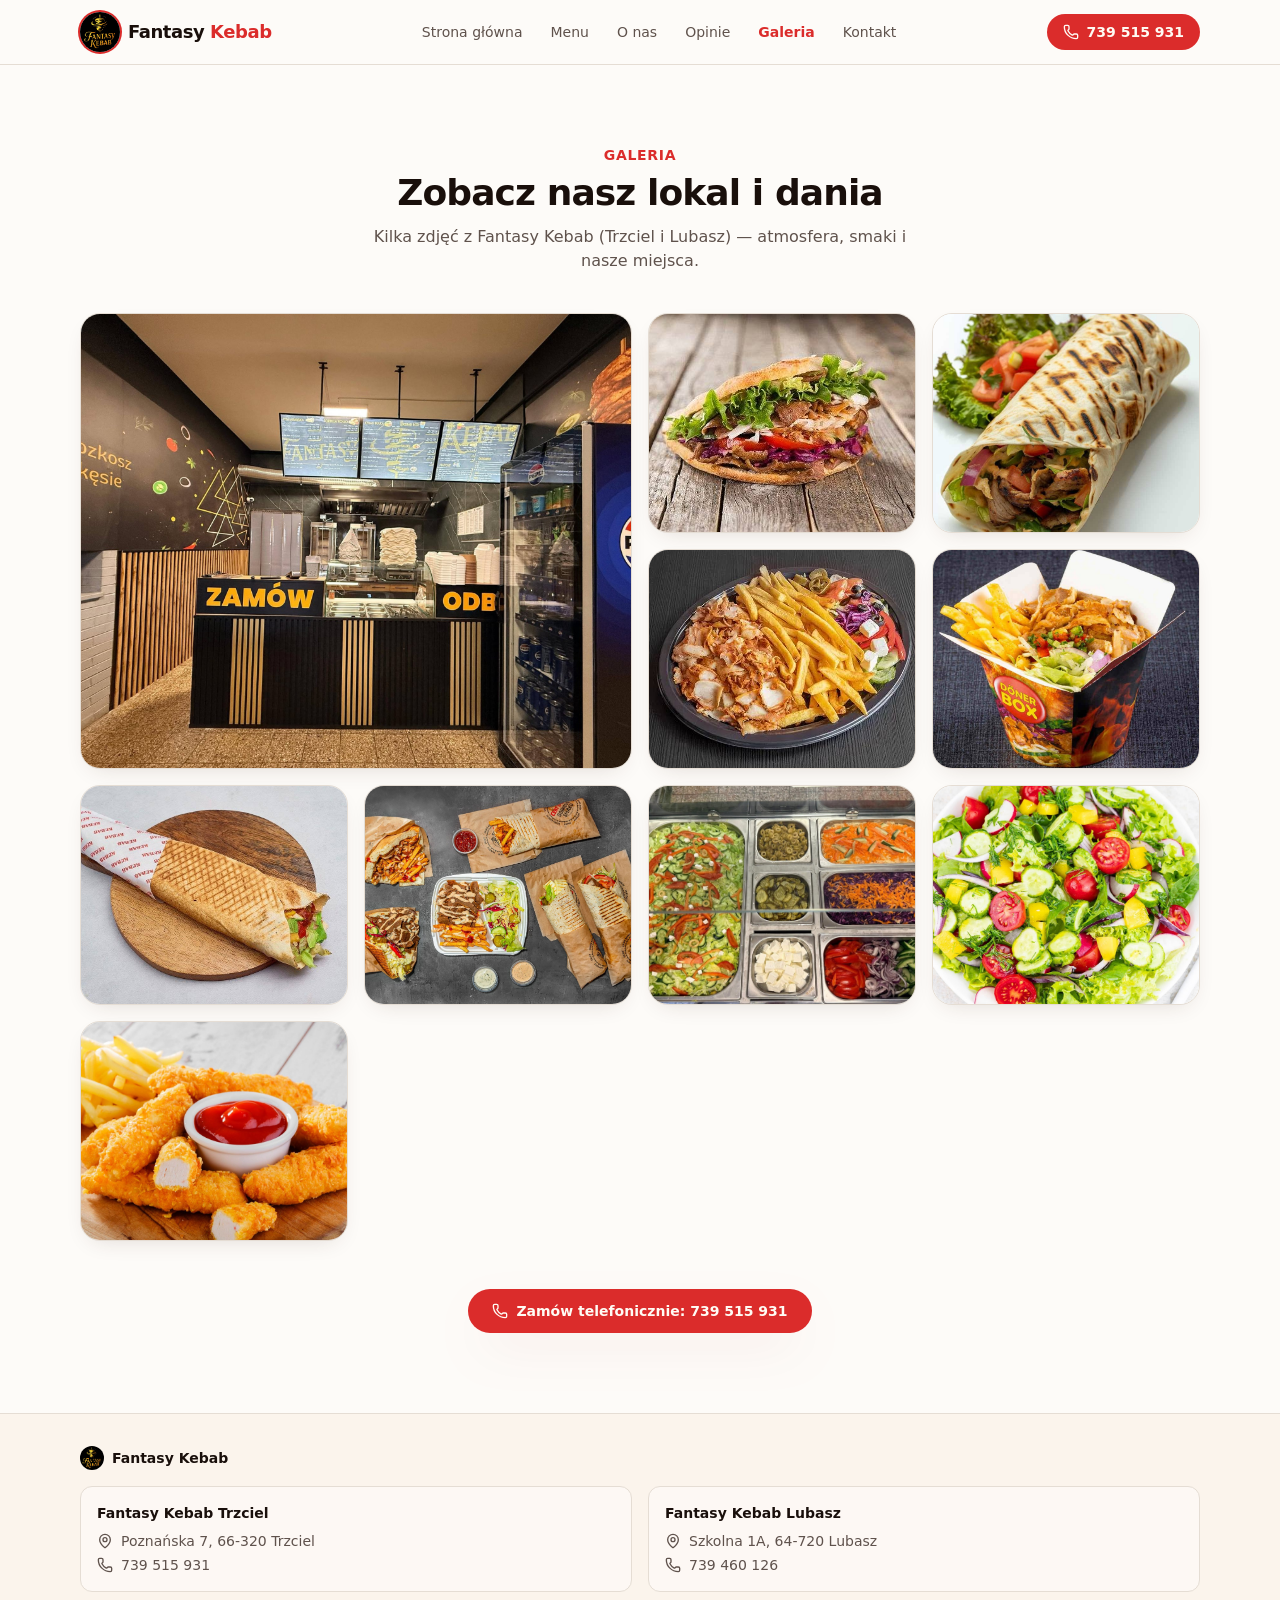
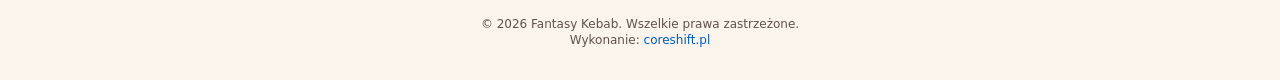
==== commit 9bdfe0ff: "Update galeria.html" ====
--- a/galeria.html
+++ b/galeria.html
@@ -168,7 +168,32 @@
 			outline-width: 3px;
 		}
 	}
+
+	.coreshift-link {
+		color: #005CBF;
+		text-decoration: none;
+		animation: coreshift-pulse 4s ease-in-out infinite;
+	}
+
+
+	
 </style>
-<script defer="" src="./Galeria — Fantasy Kebab Trzciel i Lubasz_files/_flock.js.pobrane" data-proxy-url="/~api/analytics"></script><script defer="" src="./Galeria — Fantasy Kebab Trzciel i Lubasz_files/events.js.pobrane" data-artifact-kind="dwl_content_hash" data-artifact-id="ed34ec80a3a30ac719db63899a13058781bbd42d703695d88536f0256338202f" data-commit-sha="35fb06051e5fa65c0223addac94c01f2e145bc8d" data-context-token="v1.[base64].VLWeBCexkr1kM8RyLnyTzOqcaIjAdvpoq5ms1YwimP0" data-replay="rrweb" data-replay-sample-rate="0.1" data-replay-url="/__l5e/replay" data-replay-script-url="/__l5e/rrweb-record.js?__l5e_v=0.1.2-error-event-hardening"></script><style id="_goober"> .go1475592160{height:0;}.go1671063245{height:auto;}.go1888806478{display:flex;flex-wrap:wrap;flex-grow:1;}@media (min-width:600px){.go1888806478{flex-grow:initial;min-width:288px;}}.go167266335{background-color:#313131;font-size:0.875rem;line-height:1.43;letter-spacing:0.01071em;color:#fff;align-items:center;padding:6px 16px;border-radius:4px;box-shadow:0px 3px 5px -1px rgba(0,0,0,0.2),0px 6px 10px 0px rgba(0,0,0,0.14),0px 1px 18px 0px rgba(0,0,0,0.12);}.go3162094071{padding-left:20px;}.go3844575157{background-color:#313131;}.go1725278324{background-color:#43a047;}.go3651055292{background-color:#d32f2f;}.go4215275574{background-color:#ff9800;}.go1930647212{background-color:#2196f3;}.go946087465{display:flex;align-items:center;padding:8px 0;}.go703367398{display:flex;align-items:center;margin-left:auto;padding-left:16px;margin-right:-8px;}.go3963613292{width:100%;position:relative;transform:translateX(0);top:0;right:0;bottom:0;left:0;min-width:288px;}.go1141946668{box-sizing:border-box;display:flex;max-height:100%;position:fixed;z-index:1400;height:auto;width:auto;transition:top 300ms ease 0ms,right 300ms ease 0ms,bottom 300ms ease 0ms,left 300ms ease 0ms,max-width 300ms ease 0ms;pointer-events:none;max-width:calc(100% - 40px);}.go1141946668 .notistack-CollapseWrapper{padding:6px 0px;transition:padding 300ms ease 0ms;}@media (max-width:599.95px){.go1141946668{width:100%;max-width:calc(100% - 32px);}}.go3868796639 .notistack-CollapseWrapper{padding:2px 0px;}.go3118922589{top:14px;flex-direction:column;}.go1453831412{bottom:14px;flex-direction:column-reverse;}.go4027089540{left:20px;}@media (min-width:600px){.go4027089540{align-items:flex-start;}}@media (max-width:599.95px){.go4027089540{left:16px;}}.go2989568495{right:20px;}@media (min-width:600px){.go2989568495{align-items:flex-end;}}@media (max-width:599.95px){.go2989568495{right:16px;}}.go4034260886{left:50%;transform:translateX(-50%);}@media (min-width:600px){.go4034260886{align-items:center;}}</style><script src="chrome-extension://liecbddmkiiihnedobmlmillhodjkdmb/js/recordConsoleEvents.js"></script><link rel="modulepreload" as="script" crossorigin="" href="https:"><title>Galeria — Fantasy Kebab Trzciel i Lubasz</title><meta name="description" content="Zobacz galerię Fantasy Kebab — nasze lokale w Trzcielu i Lubaszu, dania i atmosfera."><meta property="og:title" content="Galeria — Fantasy Kebab Trzciel i Lubasz"><meta property="og:description" content="Zdjęcia naszego lokalu i dań."><meta property="og:image" content="/__l5e/assets-v1/bb1a5d3e-fb3b-45b7-b34c-217cdc9d4908/g704188022.jpg"><link rel="canonical" href="galeria.html"></head><body cz-shortcut-listen="true"><div class="min-h-screen bg-background text-foreground"><header class="sticky top-0 z-40 border-b border-border bg-background/90 backdrop-blur"><div class="mx-auto flex max-w-6xl items-center justify-between px-4 py-3"><a class="flex items-center gap-2" href="index.html"><img src="./Galeria — Fantasy Kebab Trzciel i Lubasz_files/fantasy-kebab-logo.jpg" alt="Fantasy Kebab logo" class="h-10 w-10 rounded-full object-cover ring-2 ring-primary"><span class="text-base font-bold tracking-tight sm:text-lg">Fantasy <span class="text-primary">Kebab</span></span></a><nav class="hidden items-center gap-1 sm:flex"><a class="rounded-full px-3 py-1.5 text-sm text-muted-foreground transition hover:text-foreground" href="index.html">Strona główna</a><a href="menu.html" class="rounded-full px-3 py-1.5 text-sm text-muted-foreground transition hover:text-foreground">Menu</a><a href="o-nas.html" class="rounded-full px-3 py-1.5 text-sm text-muted-foreground transition hover:text-foreground">O nas</a><a href="opinie.html" class="rounded-full px-3 py-1.5 text-sm text-muted-foreground transition hover:text-foreground">Opinie</a><a href="galeria.html" class="rounded-full px-3 py-1.5 text-sm text-muted-foreground transition hover:text-foreground text-primary font-semibold" data-status="active" aria-current="page">Galeria</a><a href="kontakt.html" class="rounded-full px-3 py-1.5 text-sm text-muted-foreground transition hover:text-foreground">Kontakt</a></nav><a href="tel:+48739515931" class="inline-flex items-center gap-2 rounded-full bg-primary px-4 py-2 text-sm font-semibold text-primary-foreground shadow-[var(--shadow-warm)] transition hover:opacity-90"><svg xmlns="http://www.w3.org/2000/svg" width="24" height="24" viewBox="0 0 24 24" fill="none" stroke="currentColor" stroke-width="2" stroke-linecap="round" stroke-linejoin="round" class="lucide lucide-phone h-4 w-4" aria-hidden="true"><path d="M13.832 16.568a1 1 0 0 0 1.213-.303l.355-.465A2 2 0 0 1 17 15h3a2 2 0 0 1 2 2v3a2 2 0 0 1-2 2A18 18 0 0 1 2 4a2 2 0 0 1 2-2h3a2 2 0 0 1 2 2v3a2 2 0 0 1-.8 1.6l-.468.351a1 1 0 0 0-.292 1.233 14 14 0 0 0 6.392 6.384"></path></svg> <span class="hidden sm:inline">739 515 931</span></a></div></header><main><!--$--><!--/$--><section class="mx-auto max-w-6xl px-4 py-12 sm:py-20"><div class="mb-10 text-center"><p class="text-sm font-semibold uppercase tracking-wider text-primary">Galeria</p><h1 class="mt-2 text-3xl font-extrabold tracking-tight sm:text-4xl">Zobacz nasz lokal i dania</h1><p class="mx-auto mt-3 max-w-xl text-muted-foreground">Kilka zdjęć z Fantasy Kebab (Trzciel i Lubasz) — atmosfera, smaki i nasze miejsca.</p></div><div class="grid auto-rows-[180px] grid-cols-2 gap-3 sm:auto-rows-[220px] md:grid-cols-4 md:gap-4"><figure class="group relative overflow-hidden rounded-2xl border border-border bg-card shadow-[var(--shadow-card)] md:col-span-2 md:row-span-2"><img alt="Lokal Fantasy Kebab — wnętrze" loading="lazy" class="h-full w-full object-cover transition duration-500 group-hover:scale-105" src="./Galeria — Fantasy Kebab Trzciel i Lubasz_files/g704188022.jpg"></figure><figure class="group relative overflow-hidden rounded-2xl border border-border bg-card shadow-[var(--shadow-card)] "><img alt="Kebab w pita" loading="lazy" class="h-full w-full object-cover transition duration-500 group-hover:scale-105" src="./Galeria — Fantasy Kebab Trzciel i Lubasz_files/g709526488.jpg"></figure><figure class="group relative overflow-hidden rounded-2xl border border-border bg-card shadow-[var(--shadow-card)] "><img alt="Dürüm — kebab w tortilli" loading="lazy" class="h-full w-full object-cover transition duration-500 group-hover:scale-105" src="./Galeria — Fantasy Kebab Trzciel i Lubasz_files/g711309686.jpg"></figure><figure class="group relative overflow-hidden rounded-2xl border border-border bg-card shadow-[var(--shadow-card)] "><img alt="Talerz kebab z frytkami" loading="lazy" class="h-full w-full object-cover transition duration-500 group-hover:scale-105" src="./Galeria — Fantasy Kebab Trzciel i Lubasz_files/g710020471.jpg"></figure><figure class="group relative overflow-hidden rounded-2xl border border-border bg-card shadow-[var(--shadow-card)] "><img alt="Döner Box" loading="lazy" class="h-full w-full object-cover transition duration-500 group-hover:scale-105" src="./Galeria — Fantasy Kebab Trzciel i Lubasz_files/g710331593.jpg"></figure><figure class="group relative overflow-hidden rounded-2xl border border-border bg-card shadow-[var(--shadow-card)] "><img alt="Tortilla rollo" loading="lazy" class="h-full w-full object-cover transition duration-500 group-hover:scale-105" src="./Galeria — Fantasy Kebab Trzciel i Lubasz_files/g712584404.jpg"></figure><figure class="group relative overflow-hidden rounded-2xl border border-border bg-card shadow-[var(--shadow-card)] "><img alt="Oferta Fantasy Kebab" loading="lazy" class="h-full w-full object-cover transition duration-500 group-hover:scale-105" src="./Galeria — Fantasy Kebab Trzciel i Lubasz_files/g719598018.jpg"></figure><figure class="group relative overflow-hidden rounded-2xl border border-border bg-card shadow-[var(--shadow-card)] "><img alt="Świeże dodatki i warzywa" loading="lazy" class="h-full w-full object-cover transition duration-500 group-hover:scale-105" src="./Galeria — Fantasy Kebab Trzciel i Lubasz_files/g709447770.jpg"></figure><figure class="group relative overflow-hidden rounded-2xl border border-border bg-card shadow-[var(--shadow-card)] "><img alt="Świeża sałatka" loading="lazy" class="h-full w-full object-cover transition duration-500 group-hover:scale-105" src="./Galeria — Fantasy Kebab Trzciel i Lubasz_files/g709154684.jpg"></figure><figure class="group relative overflow-hidden rounded-2xl border border-border bg-card shadow-[var(--shadow-card)] "><img alt="Stripsy z frytkami" loading="lazy" class="h-full w-full object-cover transition duration-500 group-hover:scale-105" src="./Galeria — Fantasy Kebab Trzciel i Lubasz_files/g710059074.jpg"></figure></div><div class="mt-12 text-center"><a href="tel:+48739515931" class="inline-flex items-center gap-2 rounded-full bg-primary px-6 py-3 text-sm font-semibold text-primary-foreground shadow-[var(--shadow-warm)] transition hover:opacity-90"><svg xmlns="http://www.w3.org/2000/svg" width="24" height="24" viewBox="0 0 24 24" fill="none" stroke="currentColor" stroke-width="2" stroke-linecap="round" stroke-linejoin="round" class="lucide lucide-phone h-4 w-4" aria-hidden="true"><path d="M13.832 16.568a1 1 0 0 0 1.213-.303l.355-.465A2 2 0 0 1 17 15h3a2 2 0 0 1 2 2v3a2 2 0 0 1-2 2A18 18 0 0 1 2 4a2 2 0 0 1 2-2h3a2 2 0 0 1 2 2v3a2 2 0 0 1-.8 1.6l-.468.351a1 1 0 0 0-.292 1.233 14 14 0 0 0 6.392 6.384"></path></svg> Zamów telefonicznie: 739 515 931</a></div></section></main><footer class="border-t border-border bg-secondary/60 py-8 text-sm text-muted-foreground"><div class="mx-auto max-w-6xl px-4"><div class="flex items-center gap-2"><img src="./Galeria — Fantasy Kebab Trzciel i Lubasz_files/fantasy-kebab-logo.jpg" alt="Fantasy Kebab logo" class="h-6 w-6 rounded-full object-cover"><span class="font-semibold text-foreground">Fantasy Kebab</span></div><div class="mt-4 grid grid-cols-1 gap-4 sm:grid-cols-2"><div class="rounded-lg border border-border bg-card/40 p-4"><div class="font-semibold text-foreground">Fantasy Kebab Trzciel</div><div class="mt-2 flex items-center gap-2"><svg xmlns="http://www.w3.org/2000/svg" width="24" height="24" viewBox="0 0 24 24" fill="none" stroke="currentColor" stroke-width="2" stroke-linecap="round" stroke-linejoin="round" class="lucide lucide-map-pin h-4 w-4" aria-hidden="true"><path d="M20 10c0 4.993-5.539 10.193-7.399 11.799a1 1 0 0 1-1.202 0C9.539 20.193 4 14.993 4 10a8 8 0 0 1 16 0"></path><circle cx="12" cy="10" r="3"></circle></svg><span>Poznańska 7, 66-320 Trzciel</span></div><div class="mt-1 flex items-center gap-2"><svg xmlns="http://www.w3.org/2000/svg" width="24" height="24" viewBox="0 0 24 24" fill="none" stroke="currentColor" stroke-width="2" stroke-linecap="round" stroke-linejoin="round" class="lucide lucide-phone h-4 w-4" aria-hidden="true"><path d="M13.832 16.568a1 1 0 0 0 1.213-.303l.355-.465A2 2 0 0 1 17 15h3a2 2 0 0 1 2 2v3a2 2 0 0 1-2 2A18 18 0 0 1 2 4a2 2 0 0 1 2-2h3a2 2 0 0 1 2 2v3a2 2 0 0 1-.8 1.6l-.468.351a1 1 0 0 0-.292 1.233 14 14 0 0 0 6.392 6.384"></path></svg><a href="tel:+48739515931" class="underline-offset-4 hover:underline">739 515 931</a></div></div><div class="rounded-lg border border-border bg-card/40 p-4"><div class="font-semibold text-foreground">Fantasy Kebab Lubasz</div><div class="mt-2 flex items-center gap-2"><svg xmlns="http://www.w3.org/2000/svg" width="24" height="24" viewBox="0 0 24 24" fill="none" stroke="currentColor" stroke-width="2" stroke-linecap="round" stroke-linejoin="round" class="lucide lucide-map-pin h-4 w-4" aria-hidden="true"><path d="M20 10c0 4.993-5.539 10.193-7.399 11.799a1 1 0 0 1-1.202 0C9.539 20.193 4 14.993 4 10a8 8 0 0 1 16 0"></path><circle cx="12" cy="10" r="3"></circle></svg><span>Szkolna 1A, 64-720 Lubasz</span></div><div class="mt-1 flex items-center gap-2"><svg xmlns="http://www.w3.org/2000/svg" width="24" height="24" viewBox="0 0 24 24" fill="none" stroke="currentColor" stroke-width="2" stroke-linecap="round" stroke-linejoin="round" class="lucide lucide-phone h-4 w-4" aria-hidden="true"><path d="M13.832 16.568a1 1 0 0 0 1.213-.303l.355-.465A2 2 0 0 1 17 15h3a2 2 0 0 1 2 2v3a2 2 0 0 1-2 2A18 18 0 0 1 2 4a2 2 0 0 1 2-2h3a2 2 0 0 1 2 2v3a2 2 0 0 1-.8 1.6l-.468.351a1 1 0 0 0-.292 1.233 14 14 0 0 0 6.392 6.384"></path></svg><a href="tel:+48739460126" class="underline-offset-4 hover:underline">739 460 126</a></div></div></div></div><p class="mt-6 text-center text-xs">© <!-- -->2026<!-- --> Fantasy Kebab. Wszelkie prawa zastrzeżone.</p></footer><a href="tel:+48739515931" class="fixed bottom-4 left-1/2 z-50 -translate-x-1/2 inline-flex items-center gap-2 rounded-full bg-primary px-6 py-3.5 text-base font-bold text-primary-foreground shadow-[var(--shadow-warm)] transition hover:scale-[1.02] sm:hidden"><svg xmlns="http://www.w3.org/2000/svg" width="24" height="24" viewBox="0 0 24 24" fill="none" stroke="currentColor" stroke-width="2" stroke-linecap="round" stroke-linejoin="round" class="lucide lucide-phone h-5 w-5" aria-hidden="true"><path d="M13.832 16.568a1 1 0 0 0 1.213-.303l.355-.465A2 2 0 0 1 17 15h3a2 2 0 0 1 2 2v3a2 2 0 0 1-2 2A18 18 0 0 1 2 4a2 2 0 0 1 2-2h3a2 2 0 0 1 2 2v3a2 2 0 0 1-.8 1.6l-.468.351a1 1 0 0 0-.292 1.233 14 14 0 0 0 6.392 6.384"></path></svg> Zadzwoń i zamów</a></div>
+<script defer="" src="./Galeria — Fantasy Kebab Trzciel i Lubasz_files/_flock.js.pobrane" data-proxy-url="/~api/analytics"></script><script defer="" src="./Galeria — Fantasy Kebab Trzciel i Lubasz_files/events.js.pobrane" data-artifact-kind="dwl_content_hash" data-artifact-id="ed34ec80a3a30ac719db63899a13058781bbd42d703695d88536f0256338202f" data-commit-sha="35fb06051e5fa65c0223addac94c01f2e145bc8d" data-context-token="v1.[base64].VLWeBCexkr1kM8RyLnyTzOqcaIjAdvpoq5ms1YwimP0" data-replay="rrweb" data-replay-sample-rate="0.1" data-replay-url="/__l5e/replay" data-replay-script-url="/__l5e/rrweb-record.js?__l5e_v=0.1.2-error-event-hardening"></script><style id="_goober"> .go1475592160{height:0;}.go1671063245{height:auto;}.go1888806478{display:flex;flex-wrap:wrap;flex-grow:1;}@media (min-width:600px){.go1888806478{flex-grow:initial;min-width:288px;}}.go167266335{background-color:#313131;font-size:0.875rem;line-height:1.43;letter-spacing:0.01071em;color:#fff;align-items:center;padding:6px 16px;border-radius:4px;box-shadow:0px 3px 5px -1px rgba(0,0,0,0.2),0px 6px 10px 0px rgba(0,0,0,0.14),0px 1px 18px 0px rgba(0,0,0,0.12);}.go3162094071{padding-left:20px;}.go3844575157{background-color:#313131;}.go1725278324{background-color:#43a047;}.go3651055292{background-color:#d32f2f;}.go4215275574{background-color:#ff9800;}.go1930647212{background-color:#2196f3;}.go946087465{display:flex;align-items:center;padding:8px 0;}.go703367398{display:flex;align-items:center;margin-left:auto;padding-left:16px;margin-right:-8px;}.go3963613292{width:100%;position:relative;transform:translateX(0);top:0;right:0;bottom:0;left:0;min-width:288px;}.go1141946668{box-sizing:border-box;display:flex;max-height:100%;position:fixed;z-index:1400;height:auto;width:auto;transition:top 300ms ease 0ms,right 300ms ease 0ms,bottom 300ms ease 0ms,left 300ms ease 0ms,max-width 300ms ease 0ms;pointer-events:none;max-width:calc(100% - 40px);}.go1141946668 .notistack-CollapseWrapper{padding:6px 0px;transition:padding 300ms ease 0ms;}@media (max-width:599.95px){.go1141946668{width:100%;max-width:calc(100% - 32px);}}.go3868796639 .notistack-CollapseWrapper{padding:2px 0px;}.go3118922589{top:14px;flex-direction:column;}.go1453831412{bottom:14px;flex-direction:column-reverse;}.go4027089540{left:20px;}@media (min-width:600px){.go4027089540{align-items:flex-start;}}@media (max-width:599.95px){.go4027089540{left:16px;}}.go2989568495{right:20px;}@media (min-width:600px){.go2989568495{align-items:flex-end;}}@media (max-width:599.95px){.go2989568495{right:16px;}}.go4034260886{left:50%;transform:translateX(-50%);}@media (min-width:600px){.go4034260886{align-items:center;}}</style><script src="chrome-extension://liecbddmkiiihnedobmlmillhodjkdmb/js/recordConsoleEvents.js"></script><link rel="modulepreload" as="script" crossorigin="" href="https:"><title>Galeria — Fantasy Kebab Trzciel i Lubasz</title><meta name="description" content="Zobacz galerię Fantasy Kebab — nasze lokale w Trzcielu i Lubaszu, dania i atmosfera."><meta property="og:title" content="Galeria — Fantasy Kebab Trzciel i Lubasz"><meta property="og:description" content="Zdjęcia naszego lokalu i dań."><meta property="og:image" content="/__l5e/assets-v1/bb1a5d3e-fb3b-45b7-b34c-217cdc9d4908/g704188022.jpg"><link rel="canonical" href="galeria.html"></head><body cz-shortcut-listen="true"><div class="min-h-screen bg-background text-foreground"><header class="sticky top-0 z-40 border-b border-border bg-background/90 backdrop-blur"><div class="mx-auto flex max-w-6xl items-center justify-between px-4 py-3"><a class="flex items-center gap-2" href="index.html"><img src="./Galeria — Fantasy Kebab Trzciel i Lubasz_files/fantasy-kebab-logo.jpg" alt="Fantasy Kebab logo" class="h-10 w-10 rounded-full object-cover ring-2 ring-primary"><span class="text-base font-bold tracking-tight sm:text-lg">Fantasy <span class="text-primary">Kebab</span></span></a><nav class="hidden items-center gap-1 sm:flex"><a class="rounded-full px-3 py-1.5 text-sm text-muted-foreground transition hover:text-foreground" href="index.html">Strona główna</a><a href="menu.html" class="rounded-full px-3 py-1.5 text-sm text-muted-foreground transition hover:text-foreground">Menu</a><a href="o-nas.html" class="rounded-full px-3 py-1.5 text-sm text-muted-foreground transition hover:text-foreground">O nas</a><a href="opinie.html" class="rounded-full px-3 py-1.5 text-sm text-muted-foreground transition hover:text-foreground">Opinie</a><a href="galeria.html" class="rounded-full px-3 py-1.5 text-sm text-muted-foreground transition hover:text-foreground text-primary font-semibold" data-status="active" aria-current="page">Galeria</a><a href="kontakt.html" class="rounded-full px-3 py-1.5 text-sm text-muted-foreground transition hover:text-foreground">Kontakt</a></nav><a href="tel:+48739515931" class="inline-flex items-center gap-2 rounded-full bg-primary px-4 py-2 text-sm font-semibold text-primary-foreground shadow-[var(--shadow-warm)] transition hover:opacity-90"><svg xmlns="http://www.w3.org/2000/svg" width="24" height="24" viewBox="0 0 24 24" fill="none" stroke="currentColor" stroke-width="2" stroke-linecap="round" stroke-linejoin="round" class="lucide lucide-phone h-4 w-4" aria-hidden="true"><path d="M13.832 16.568a1 1 0 0 0 1.213-.303l.355-.465A2 2 0 0 1 17 15h3a2 2 0 0 1 2 2v3a2 2 0 0 1-2 2A18 18 0 0 1 2 4a2 2 0 0 1 2-2h3a2 2 0 0 1 2 2v3a2 2 0 0 1-.8 1.6l-.468.351a1 1 0 0 0-.292 1.233 14 14 0 0 0 6.392 6.384"></path></svg> <span class="hidden sm:inline">739 515 931</span></a></div></header><main><!--$--><!--/$--><section class="mx-auto max-w-6xl px-4 py-12 sm:py-20"><div class="mb-10 text-center"><p class="text-sm font-semibold uppercase tracking-wider text-primary">Galeria</p><h1 class="mt-2 text-3xl font-extrabold tracking-tight sm:text-4xl">Zobacz nasz lokal i dania</h1><p class="mx-auto mt-3 max-w-xl text-muted-foreground">Kilka zdjęć z Fantasy Kebab (Trzciel i Lubasz) — atmosfera, smaki i nasze miejsca.</p></div><div class="grid auto-rows-[180px] grid-cols-2 gap-3 sm:auto-rows-[220px] md:grid-cols-4 md:gap-4"><figure class="group relative overflow-hidden rounded-2xl border border-border bg-card shadow-[var(--shadow-card)] md:col-span-2 md:row-span-2"><img alt="Lokal Fantasy Kebab — wnętrze" loading="lazy" class="h-full w-full object-cover transition duration-500 group-hover:scale-105" src="./Galeria — Fantasy Kebab Trzciel i Lubasz_files/g704188022.jpg"></figure><figure class="group relative overflow-hidden rounded-2xl border border-border bg-card shadow-[var(--shadow-card)] "><img alt="Kebab w pita" loading="lazy" class="h-full w-full object-cover transition duration-500 group-hover:scale-105" src="./Galeria — Fantasy Kebab Trzciel i Lubasz_files/g709526488.jpg"></figure><figure class="group relative overflow-hidden rounded-2xl border border-border bg-card shadow-[var(--shadow-card)] "><img alt="Dürüm — kebab w tortilli" loading="lazy" class="h-full w-full object-cover transition duration-500 group-hover:scale-105" src="./Galeria — Fantasy Kebab Trzciel i Lubasz_files/g711309686.jpg"></figure><figure class="group relative overflow-hidden rounded-2xl border border-border bg-card shadow-[var(--shadow-card)] "><img alt="Talerz kebab z frytkami" loading="lazy" class="h-full w-full object-cover transition duration-500 group-hover:scale-105" src="./Galeria — Fantasy Kebab Trzciel i Lubasz_files/g710020471.jpg"></figure><figure class="group relative overflow-hidden rounded-2xl border border-border bg-card shadow-[var(--shadow-card)] "><img alt="Döner Box" loading="lazy" class="h-full w-full object-cover transition duration-500 group-hover:scale-105" src="./Galeria — Fantasy Kebab Trzciel i Lubasz_files/g710331593.jpg"></figure><figure class="group relative overflow-hidden rounded-2xl border border-border bg-card shadow-[var(--shadow-card)] "><img alt="Tortilla rollo" loading="lazy" class="h-full w-full object-cover transition duration-500 group-hover:scale-105" src="./Galeria — Fantasy Kebab Trzciel i Lubasz_files/g712584404.jpg"></figure><figure class="group relative overflow-hidden rounded-2xl border border-border bg-card shadow-[var(--shadow-card)] "><img alt="Oferta Fantasy Kebab" loading="lazy" class="h-full w-full object-cover transition duration-500 group-hover:scale-105" src="./Galeria — Fantasy Kebab Trzciel i Lubasz_files/g719598018.jpg"></figure><figure class="group relative overflow-hidden rounded-2xl border border-border bg-card shadow-[var(--shadow-card)] "><img alt="Świeże dodatki i warzywa" loading="lazy" class="h-full w-full object-cover transition duration-500 group-hover:scale-105" src="./Galeria — Fantasy Kebab Trzciel i Lubasz_files/g709447770.jpg"></figure><figure class="group relative overflow-hidden rounded-2xl border border-border bg-card shadow-[var(--shadow-card)] "><img alt="Świeża sałatka" loading="lazy" class="h-full w-full object-cover transition duration-500 group-hover:scale-105" src="./Galeria — Fantasy Kebab Trzciel i Lubasz_files/g709154684.jpg"></figure><figure class="group relative overflow-hidden rounded-2xl border border-border bg-card shadow-[var(--shadow-card)] "><img alt="Stripsy z frytkami" loading="lazy" class="h-full w-full object-cover transition duration-500 group-hover:scale-105" src="./Galeria — Fantasy Kebab Trzciel i Lubasz_files/g710059074.jpg"></figure></div><div class="mt-12 text-center"><a href="tel:+48739515931" class="inline-flex items-center gap-2 rounded-full bg-primary px-6 py-3 text-sm font-semibold text-primary-foreground shadow-[var(--shadow-warm)] transition hover:opacity-90"><svg xmlns="http://www.w3.org/2000/svg" width="24" height="24" viewBox="0 0 24 24" fill="none" stroke="currentColor" stroke-width="2" stroke-linecap="round" stroke-linejoin="round" class="lucide lucide-phone h-4 w-4" aria-hidden="true"><path d="M13.832 16.568a1 1 0 0 0 1.213-.303l.355-.465A2 2 0 0 1 17 15h3a2 2 0 0 1 2 2v3a2 2 0 0 1-2 2A18 18 0 0 1 2 4a2 2 0 0 1 2-2h3a2 2 0 0 1 2 2v3a2 2 0 0 1-.8 1.6l-.468.351a1 1 0 0 0-.292 1.233 14 14 0 0 0 6.392 6.384"></path></svg> Zamów telefonicznie: 739 515 931</a></div></section></main><footer class="border-t border-border bg-secondary/60 py-8 text-sm text-muted-foreground"><div class="mx-auto max-w-6xl px-4"><div class="flex items-center gap-2"><img src="./Galeria — Fantasy Kebab Trzciel i Lubasz_files/fantasy-kebab-logo.jpg" alt="Fantasy Kebab logo" class="h-6 w-6 rounded-full object-cover"><span class="font-semibold text-foreground">Fantasy Kebab</span></div><div class="mt-4 grid grid-cols-1 gap-4 sm:grid-cols-2"><div class="rounded-lg border border-border bg-card/40 p-4"><div class="font-semibold text-foreground">Fantasy Kebab Trzciel</div><div class="mt-2 flex items-center gap-2"><svg xmlns="http://www.w3.org/2000/svg" width="24" height="24" viewBox="0 0 24 24" fill="none" stroke="currentColor" stroke-width="2" stroke-linecap="round" stroke-linejoin="round" class="lucide lucide-map-pin h-4 w-4" aria-hidden="true"><path d="M20 10c0 4.993-5.539 10.193-7.399 11.799a1 1 0 0 1-1.202 0C9.539 20.193 4 14.993 4 10a8 8 0 0 1 16 0"></path><circle cx="12" cy="10" r="3"></circle></svg><span>Poznańska 7, 66-320 Trzciel</span></div><div class="mt-1 flex items-center gap-2"><svg xmlns="http://www.w3.org/2000/svg" width="24" height="24" viewBox="0 0 24 24" fill="none" stroke="currentColor" stroke-width="2" stroke-linecap="round" stroke-linejoin="round" class="lucide lucide-phone h-4 w-4" aria-hidden="true"><path d="M13.832 16.568a1 1 0 0 0 1.213-.303l.355-.465A2 2 0 0 1 17 15h3a2 2 0 0 1 2 2v3a2 2 0 0 1-2 2A18 18 0 0 1 2 4a2 2 0 0 1 2-2h3a2 2 0 0 1 2 2v3a2 2 0 0 1-.8 1.6l-.468.351a1 1 0 0 0-.292 1.233 14 14 0 0 0 6.392 6.384"></path></svg><a href="tel:+48739515931" class="underline-offset-4 hover:underline">739 515 931</a></div></div><div class="rounded-lg border border-border bg-card/40 p-4"><div class="font-semibold text-foreground">Fantasy Kebab Lubasz</div><div class="mt-2 flex items-center gap-2"><svg xmlns="http://www.w3.org/2000/svg" width="24" height="24" viewBox="0 0 24 24" fill="none" stroke="currentColor" stroke-width="2" stroke-linecap="round" stroke-linejoin="round" class="lucide lucide-map-pin h-4 w-4" aria-hidden="true"><path d="M20 10c0 4.993-5.539 10.193-7.399 11.799a1 1 0 0 1-1.202 0C9.539 20.193 4 14.993 4 10a8 8 0 0 1 16 0"></path><circle cx="12" cy="10" r="3"></circle></svg><span>Szkolna 1A, 64-720 Lubasz</span></div><div class="mt-1 flex items-center gap-2"><svg xmlns="http://www.w3.org/2000/svg" width="24" height="24" viewBox="0 0 24 24" fill="none" stroke="currentColor" stroke-width="2" stroke-linecap="round" stroke-linejoin="round" class="lucide lucide-phone h-4 w-4" aria-hidden="true"><path d="M13.832 16.568a1 1 0 0 0 1.213-.303l.355-.465A2 2 0 0 1 17 15h3a2 2 0 0 1 2 2v3a2 2 0 0 1-2 2A18 18 0 0 1 2 4a2 2 0 0 1 2-2h3a2 2 0 0 1 2 2v3a2 2 0 0 1-.8 1.6l-.468.351a1 1 0 0 0-.292 1.233 14 14 0 0 0 6.392 6.384"></path></svg><a href="tel:+48739460126" class="underline-offset-4 hover:underline">739 460 126</a></div></div></div></div>
+	
+	
+<p class="mt-6 text-center text-xs">
+    © 2026 Fantasy Kebab. Wszelkie prawa zastrzeżone.
+    <br>
+    Wykonanie:
+    <a href="https://coreshift.pl"
+       class="coreshift-link"
+       target="_blank"
+       rel="noopener">
+        coreshift.pl
+    </a>
+</p>
+
+
+</footer><a href="tel:+48739515931" class="fixed bottom-4 left-1/2 z-50 -translate-x-1/2 inline-flex items-center gap-2 rounded-full bg-primary px-6 py-3.5 text-base font-bold text-primary-foreground shadow-[var(--shadow-warm)] transition hover:scale-[1.02] sm:hidden"><svg xmlns="http://www.w3.org/2000/svg" width="24" height="24" viewBox="0 0 24 24" fill="none" stroke="currentColor" stroke-width="2" stroke-linecap="round" stroke-linejoin="round" class="lucide lucide-phone h-5 w-5" aria-hidden="true"><path d="M13.832 16.568a1 1 0 0 0 1.213-.303l.355-.465A2 2 0 0 1 17 15h3a2 2 0 0 1 2 2v3a2 2 0 0 1-2 2A18 18 0 0 1 2 4a2 2 0 0 1 2-2h3a2 2 0 0 1 2 2v3a2 2 0 0 1-.8 1.6l-.468.351a1 1 0 0 0-.292 1.233 14 14 0 0 0 6.392 6.384"></path></svg> Zadzwoń i zamów</a></div>
 
 </body></html>
